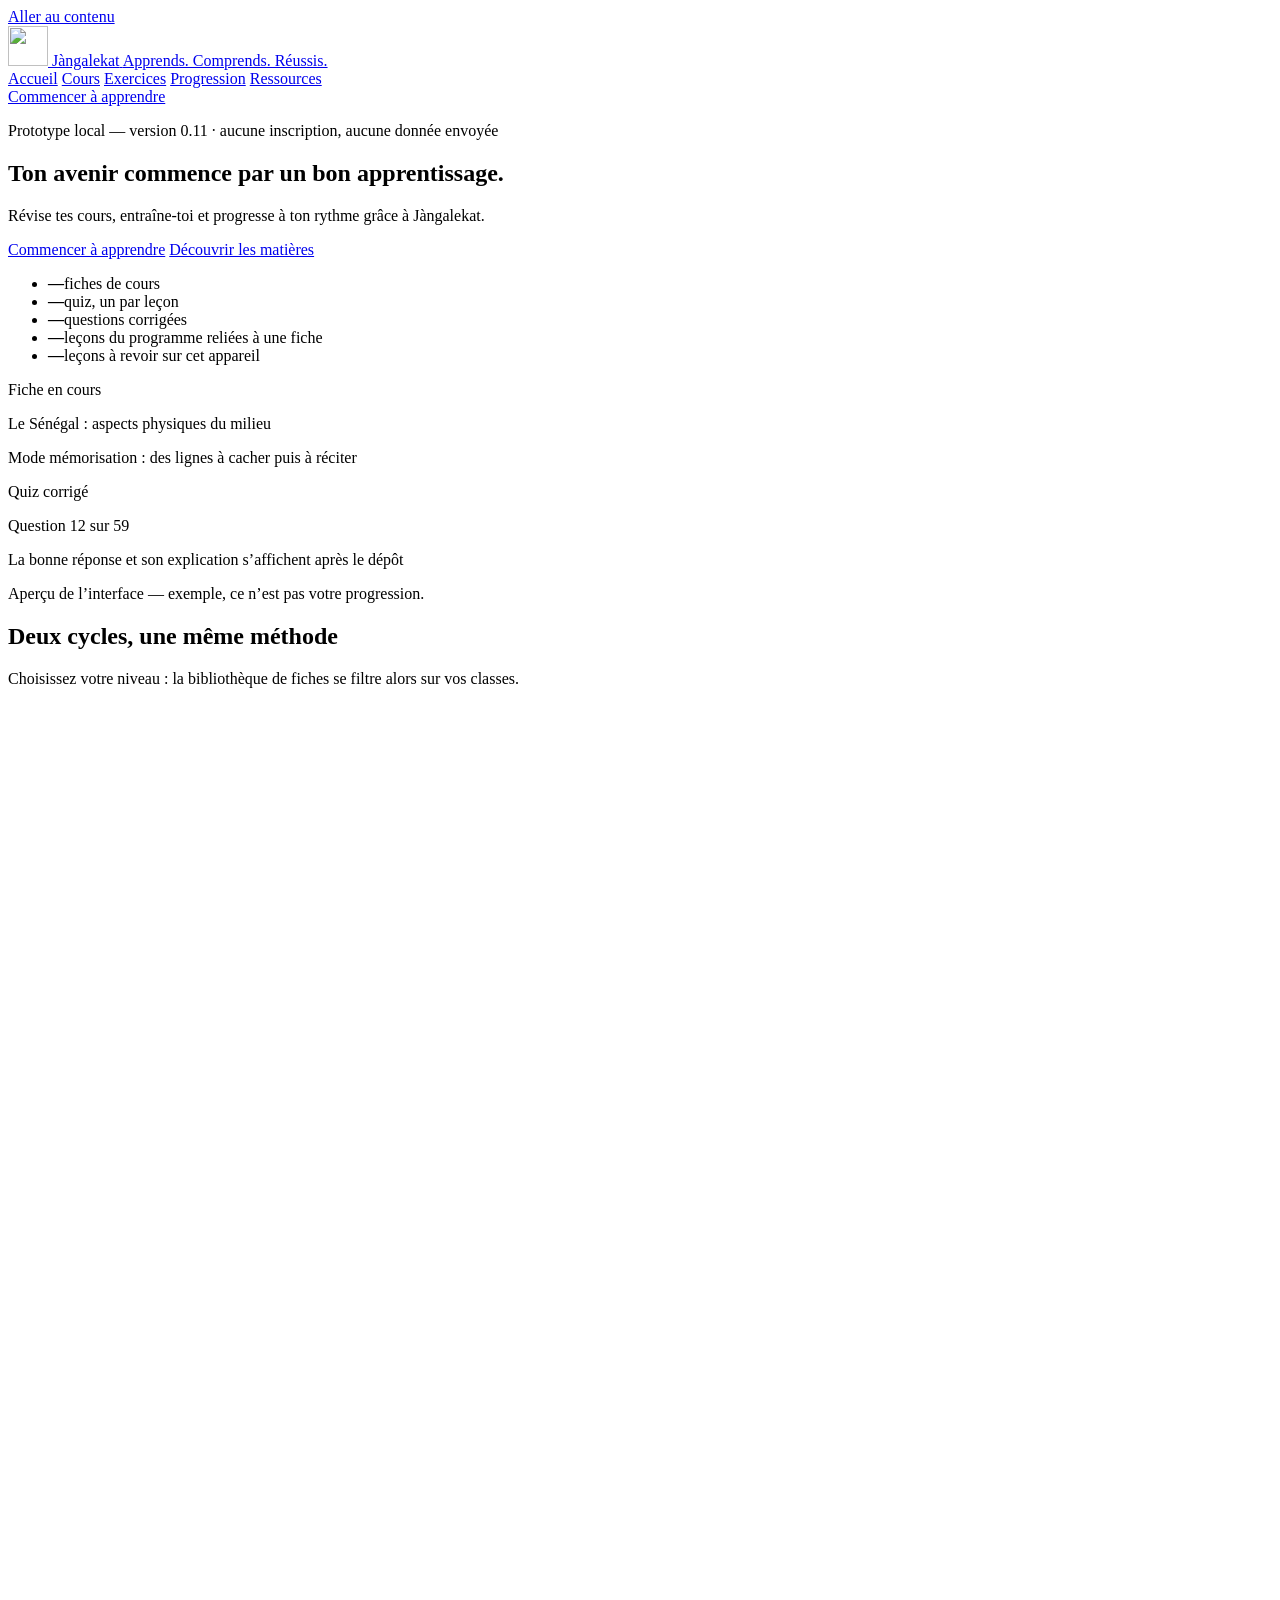
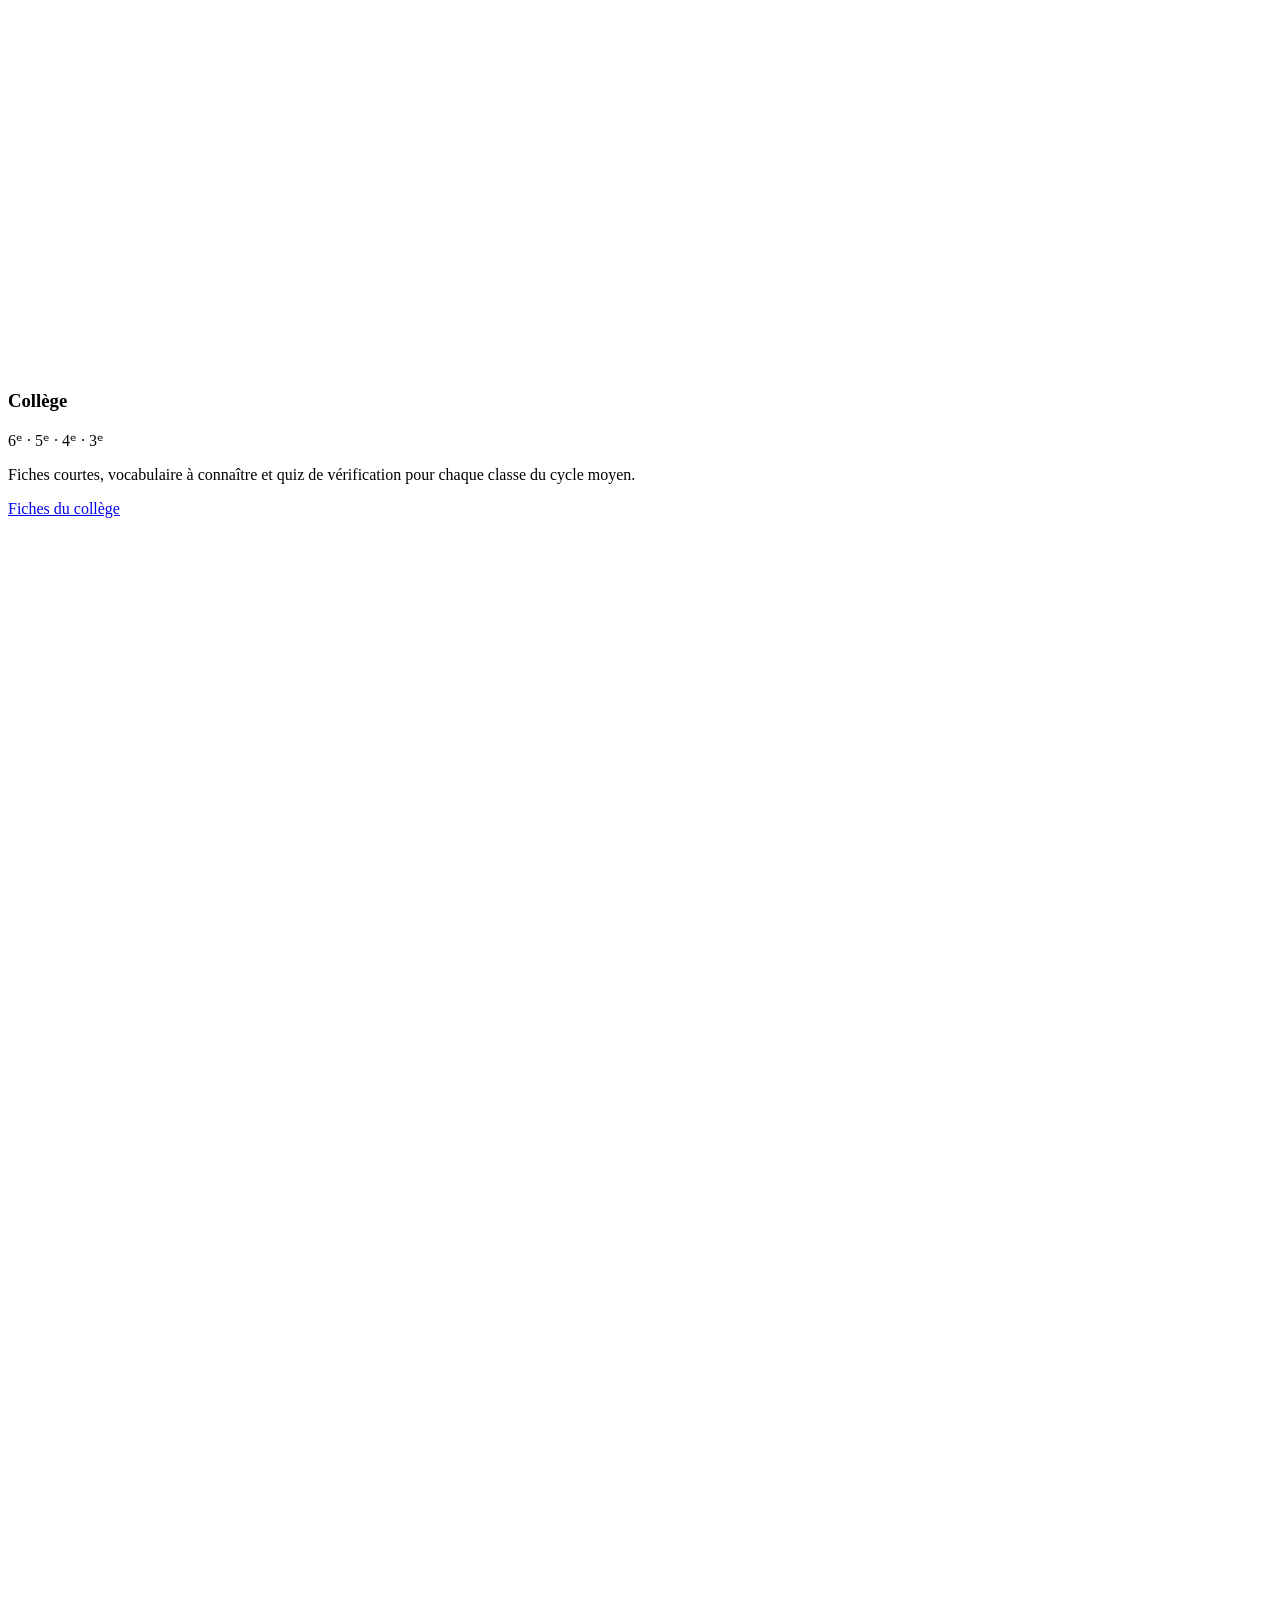
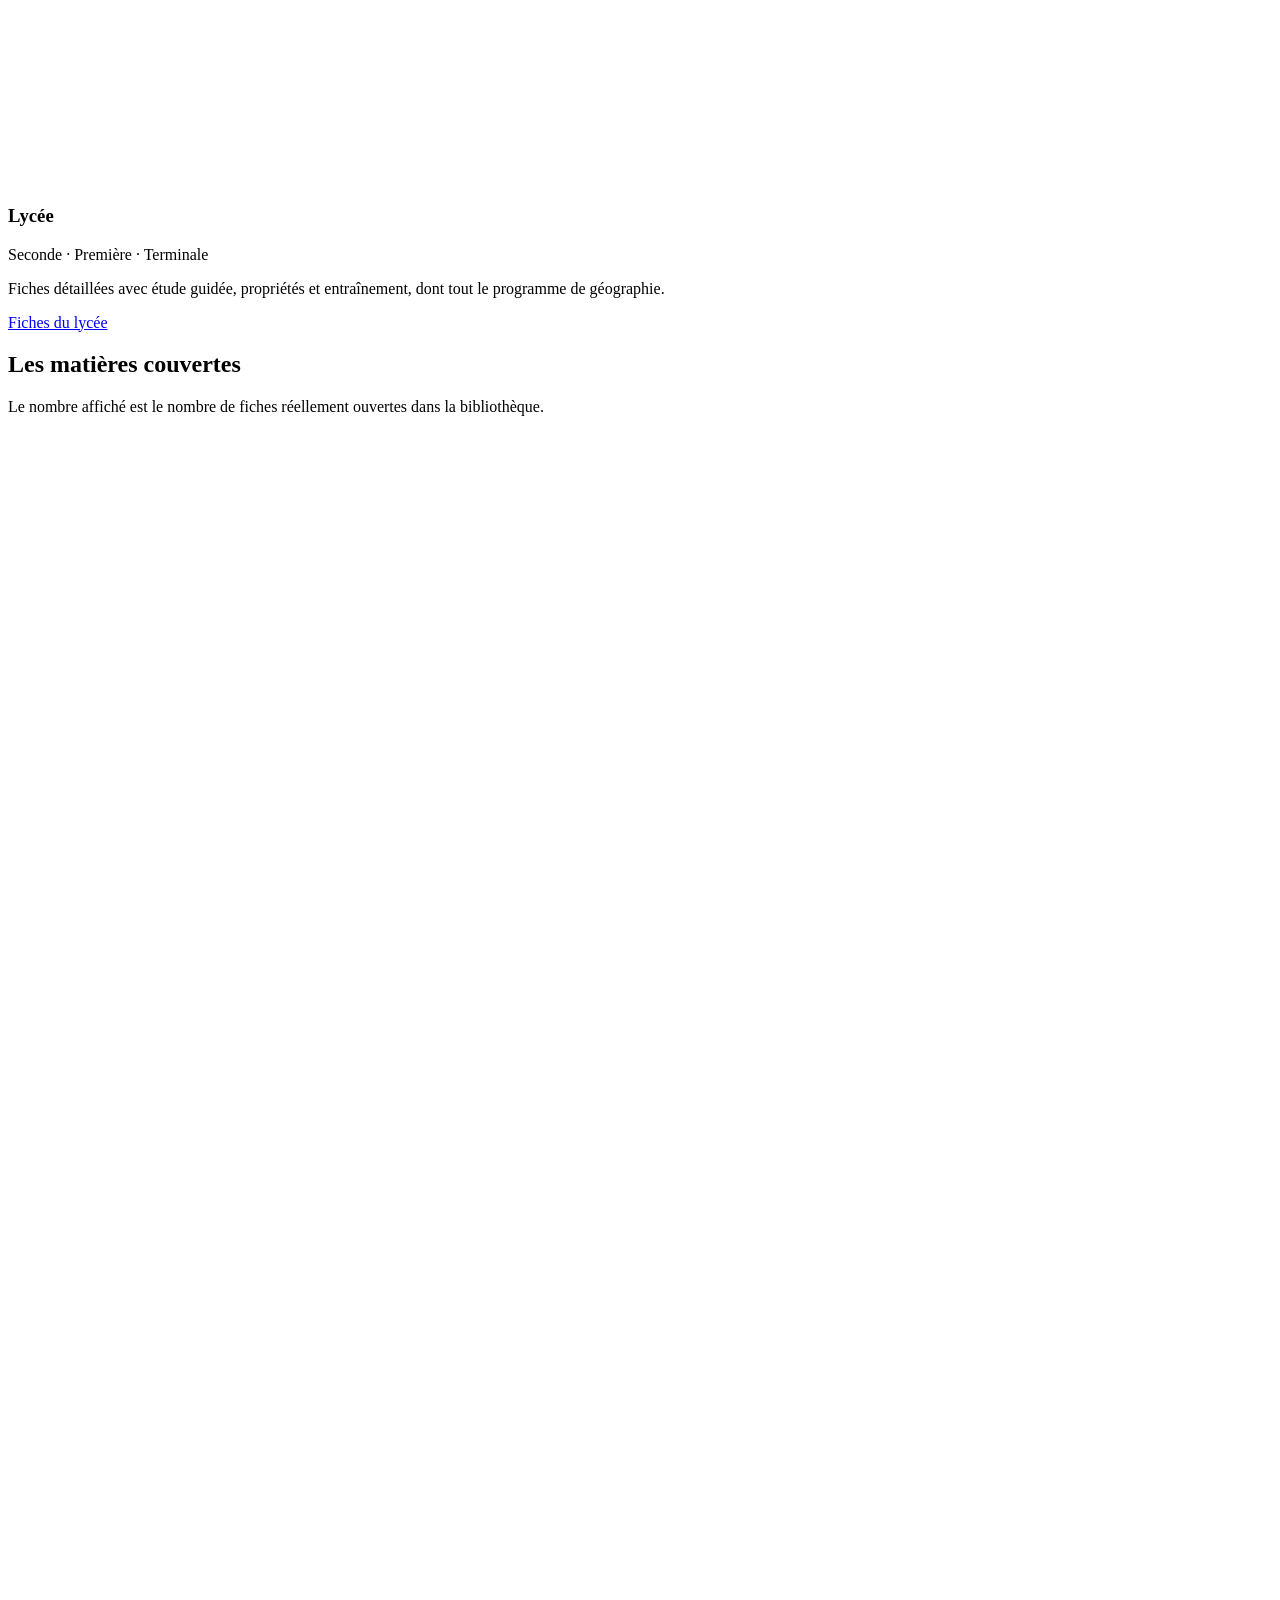
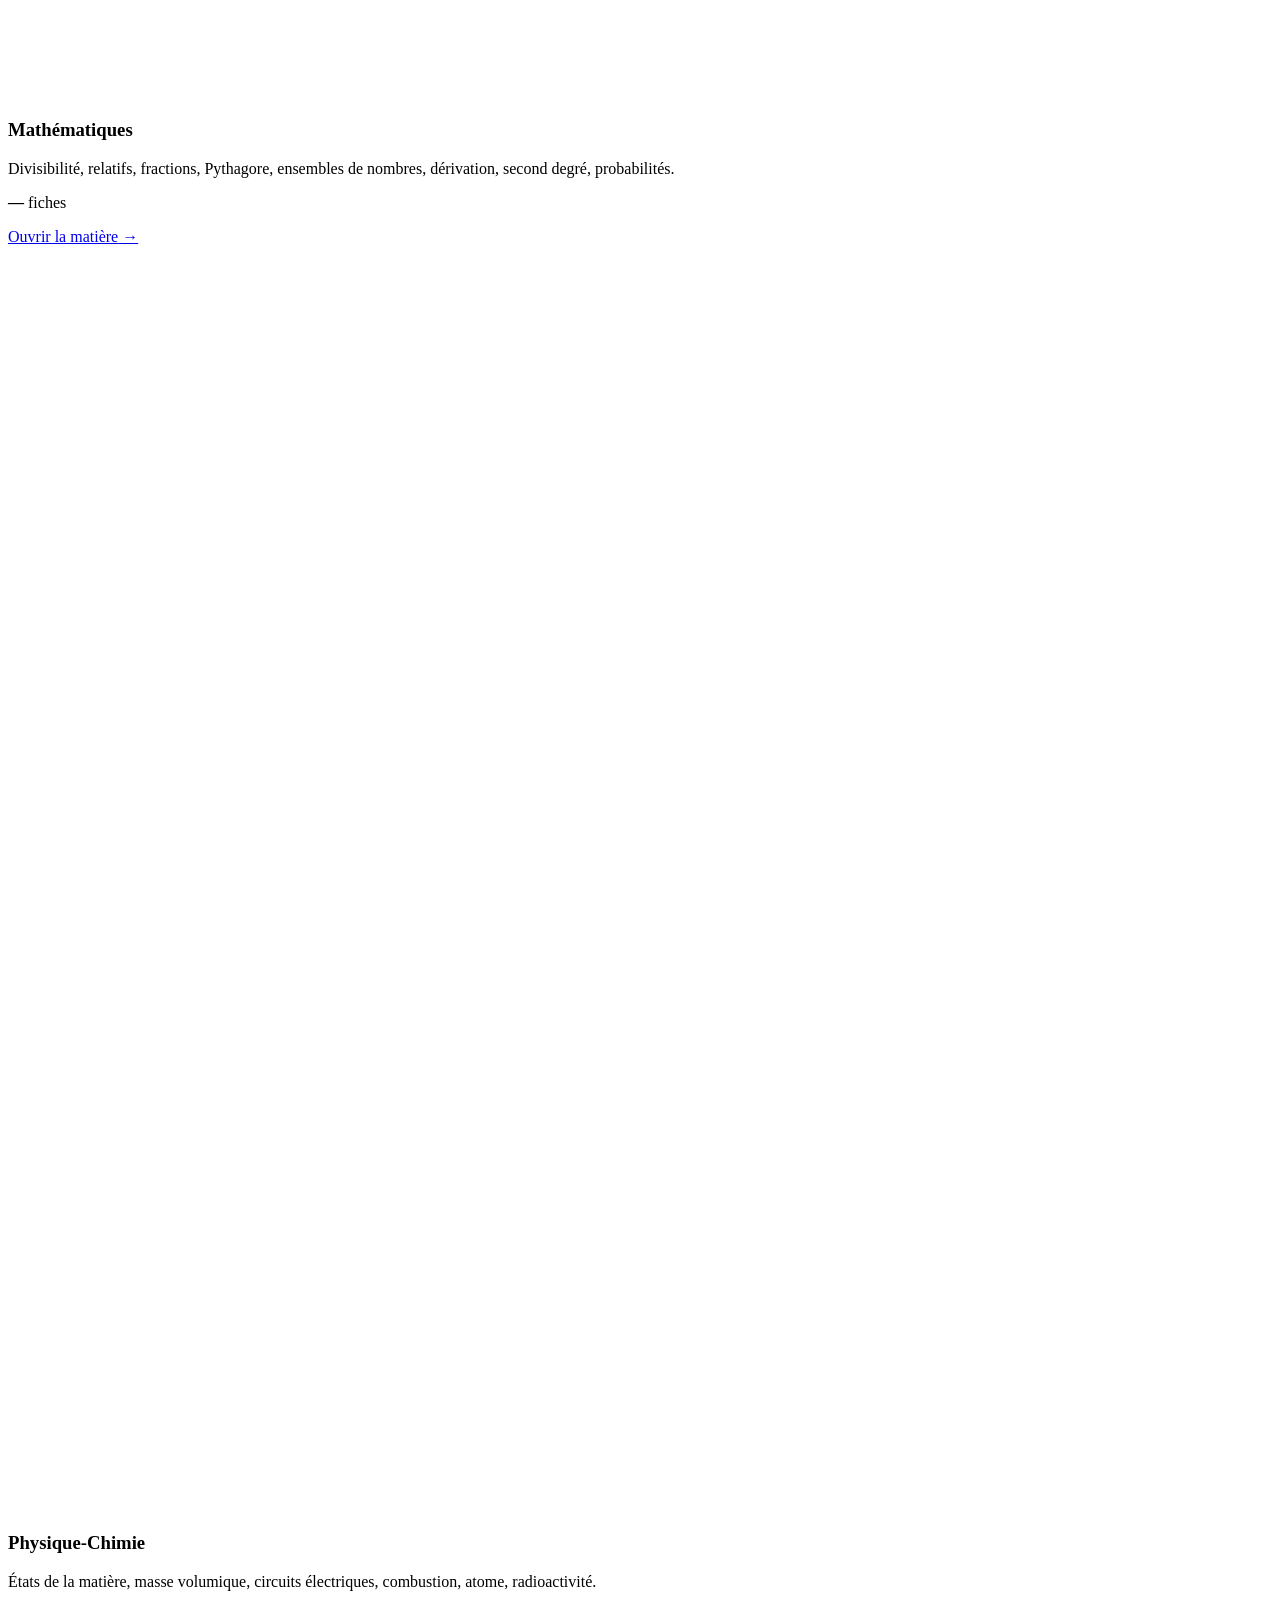
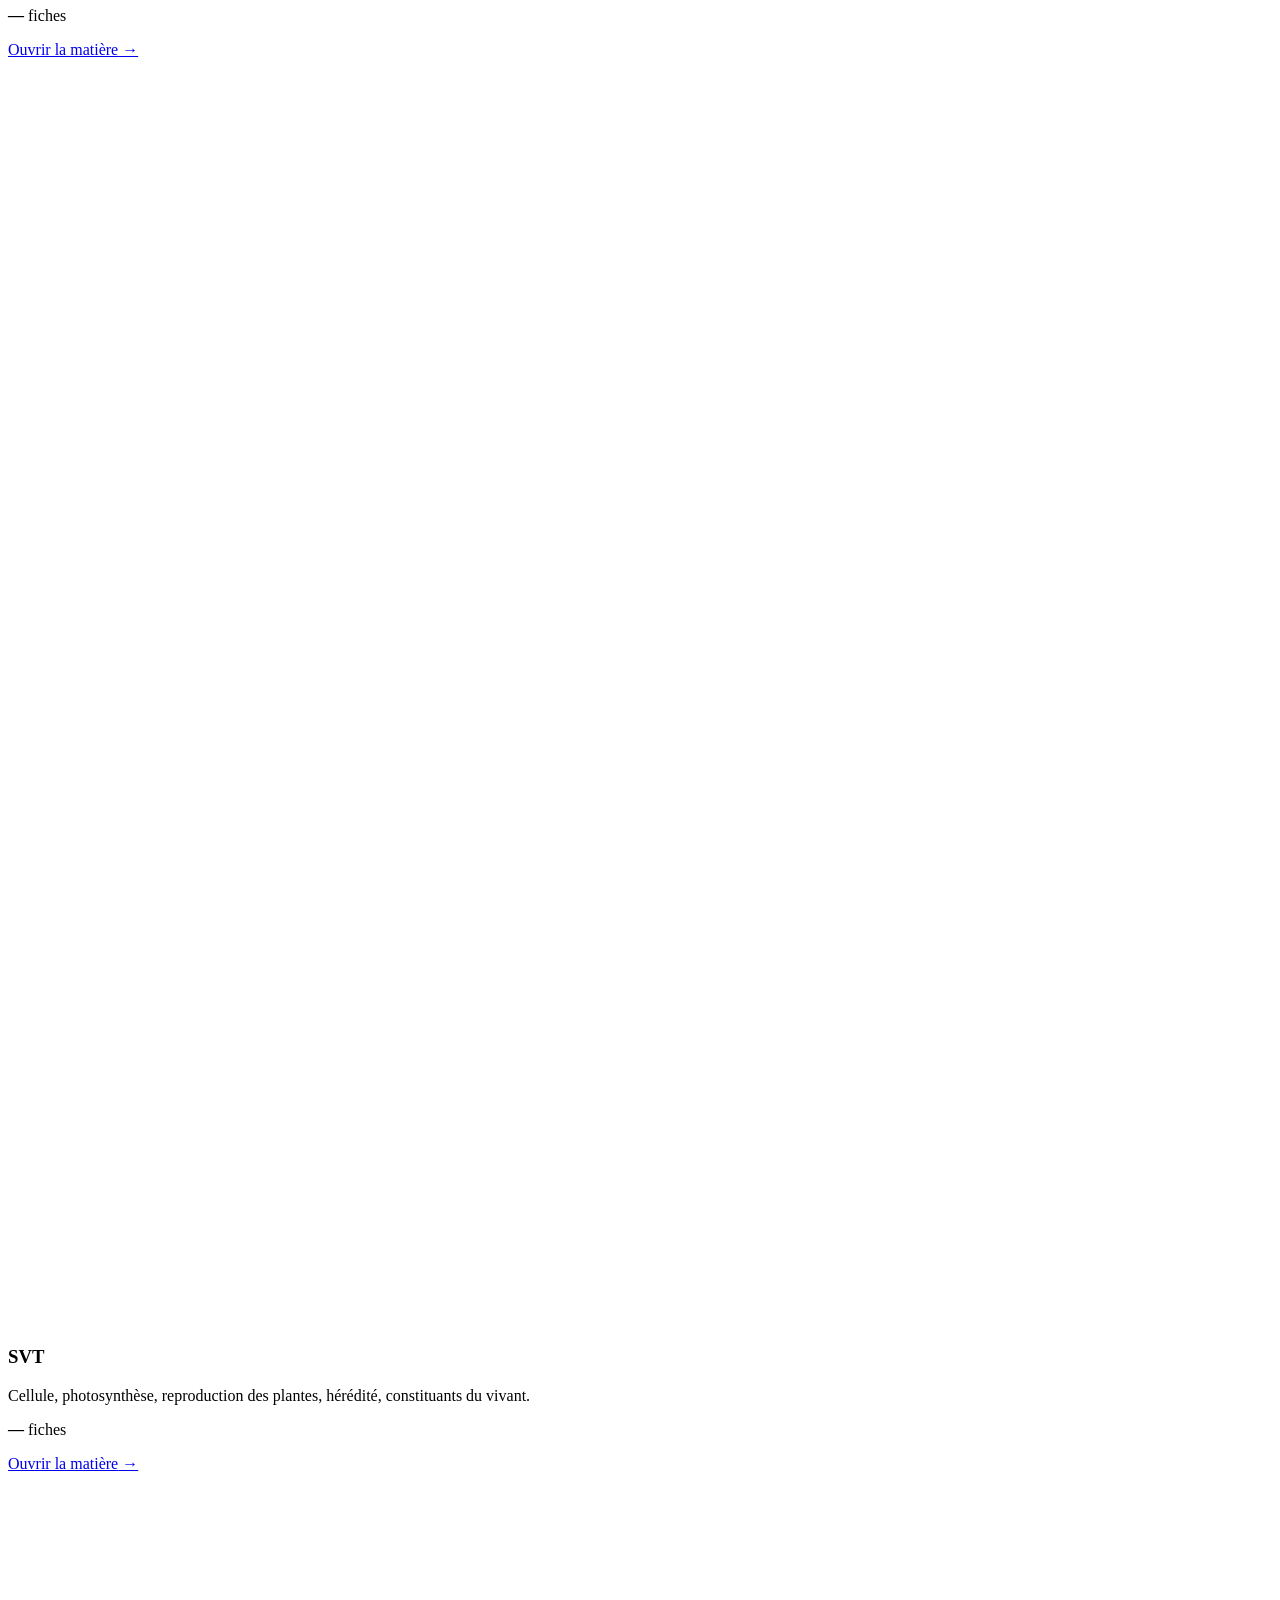
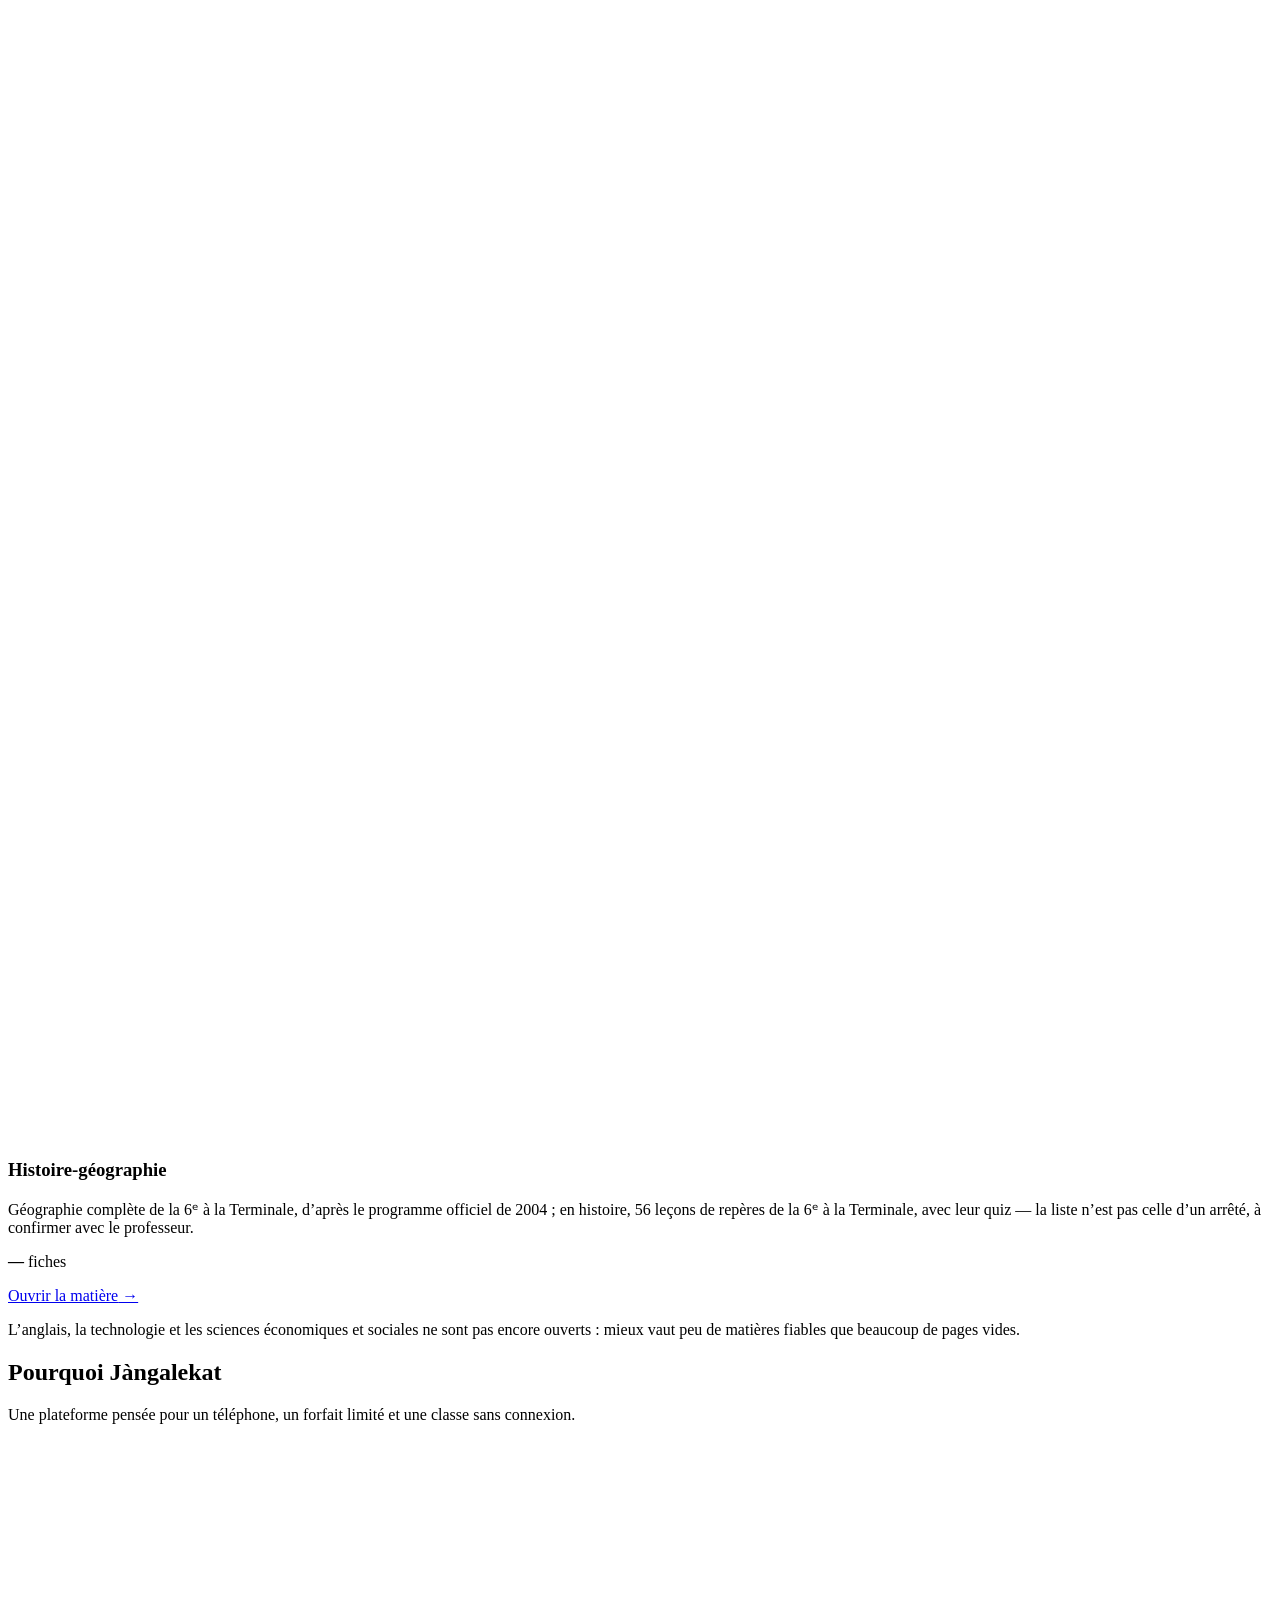
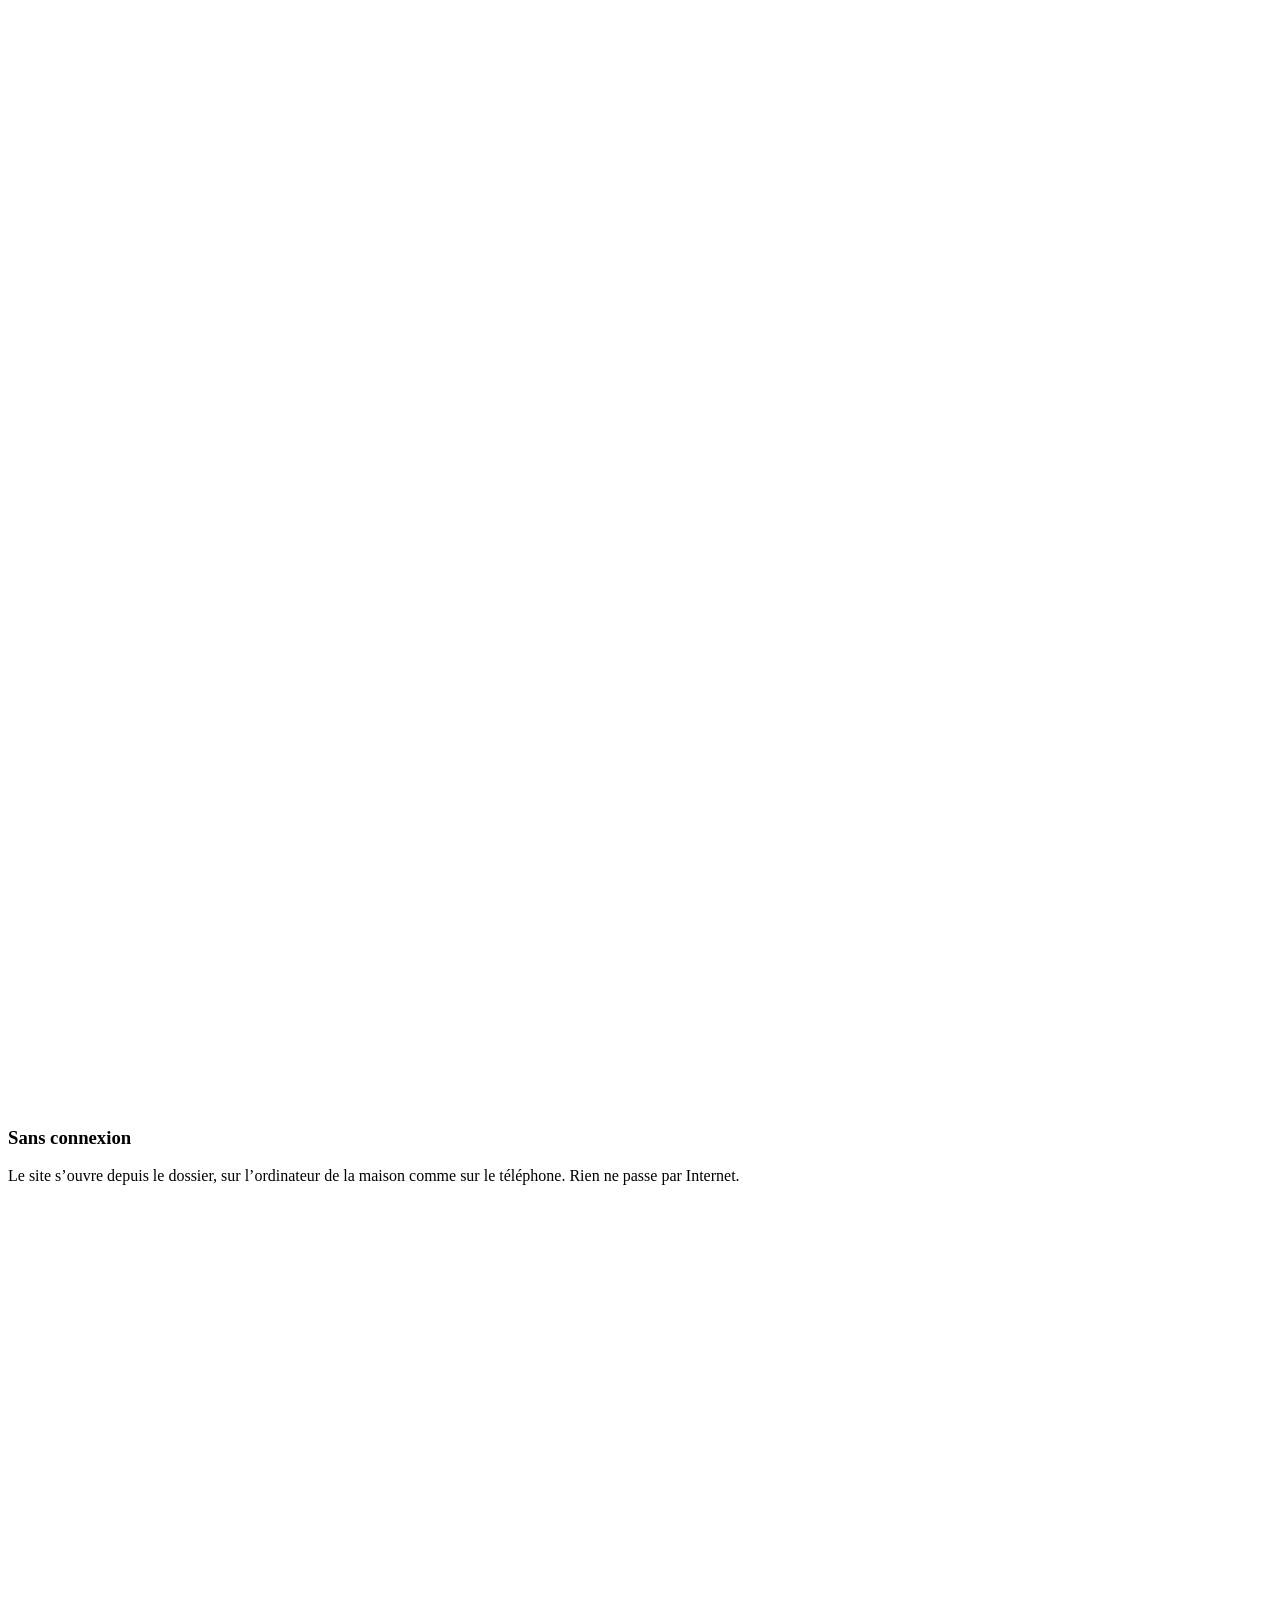
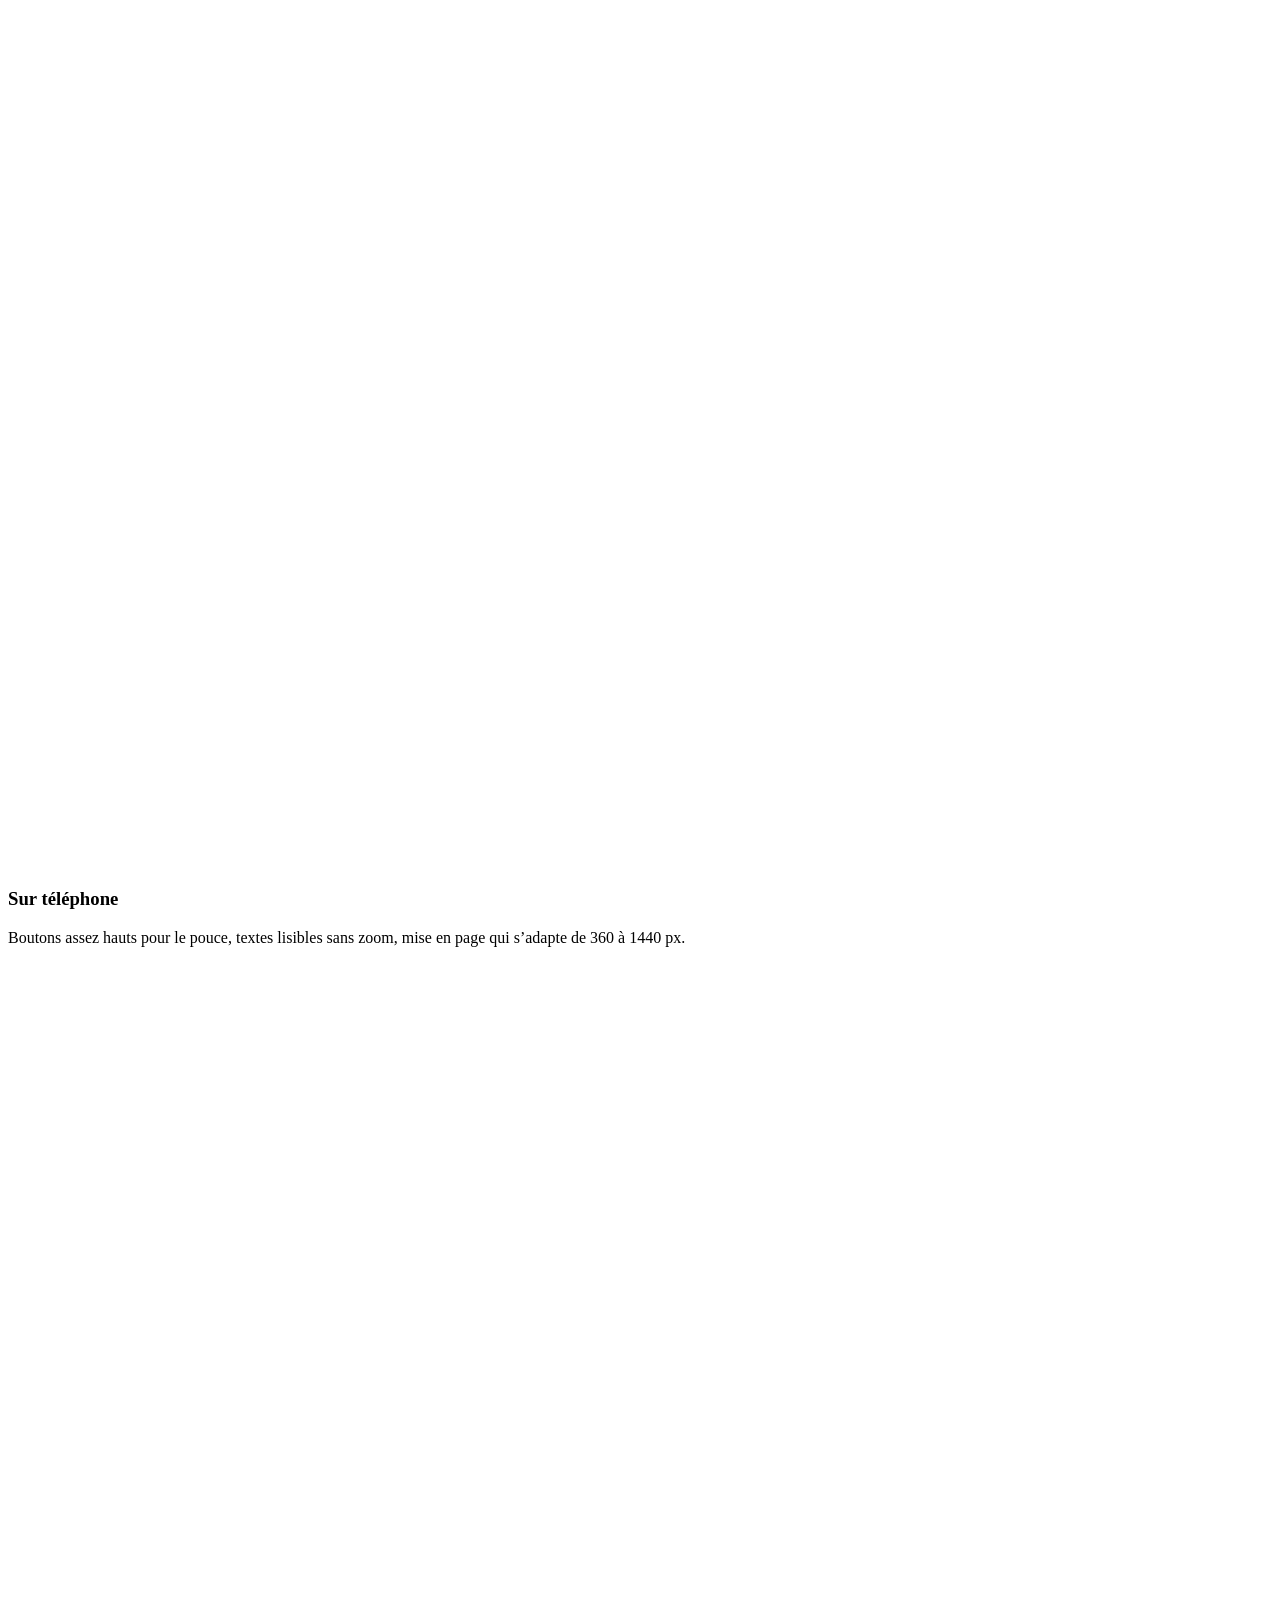
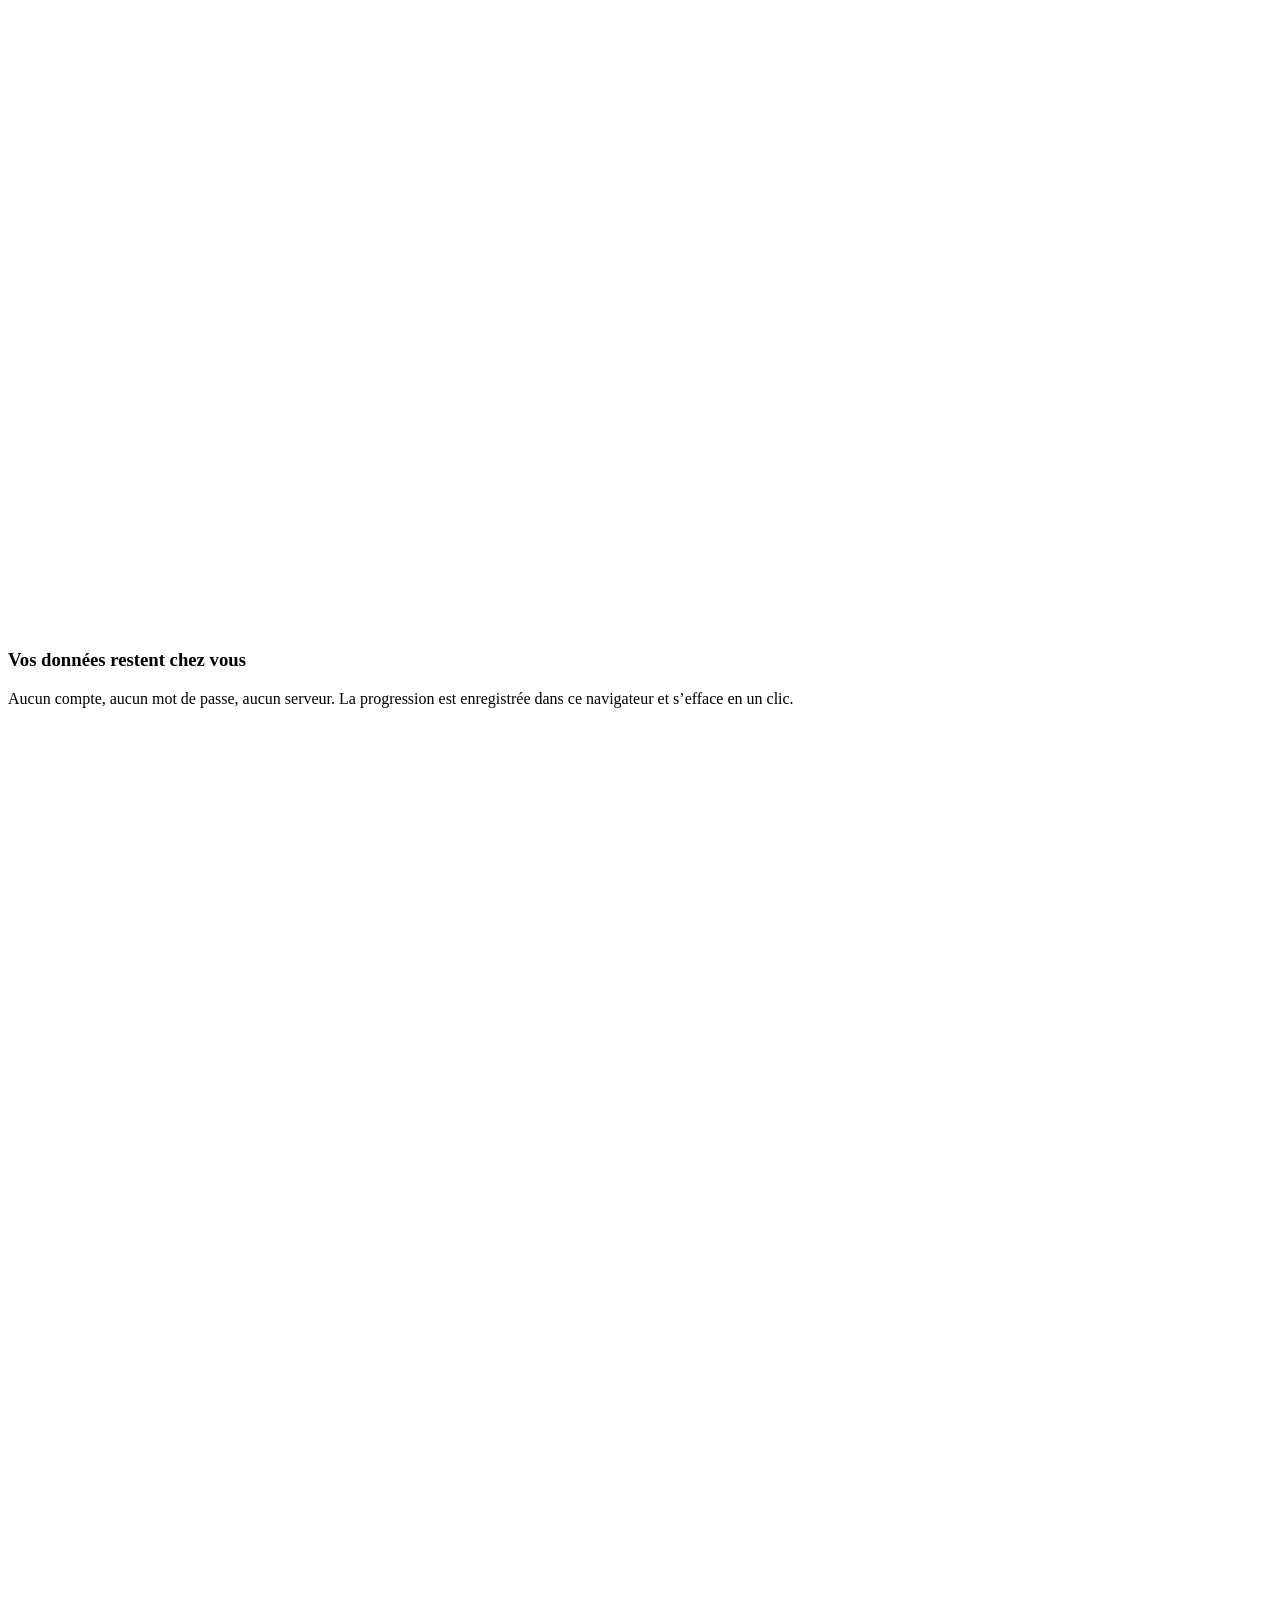
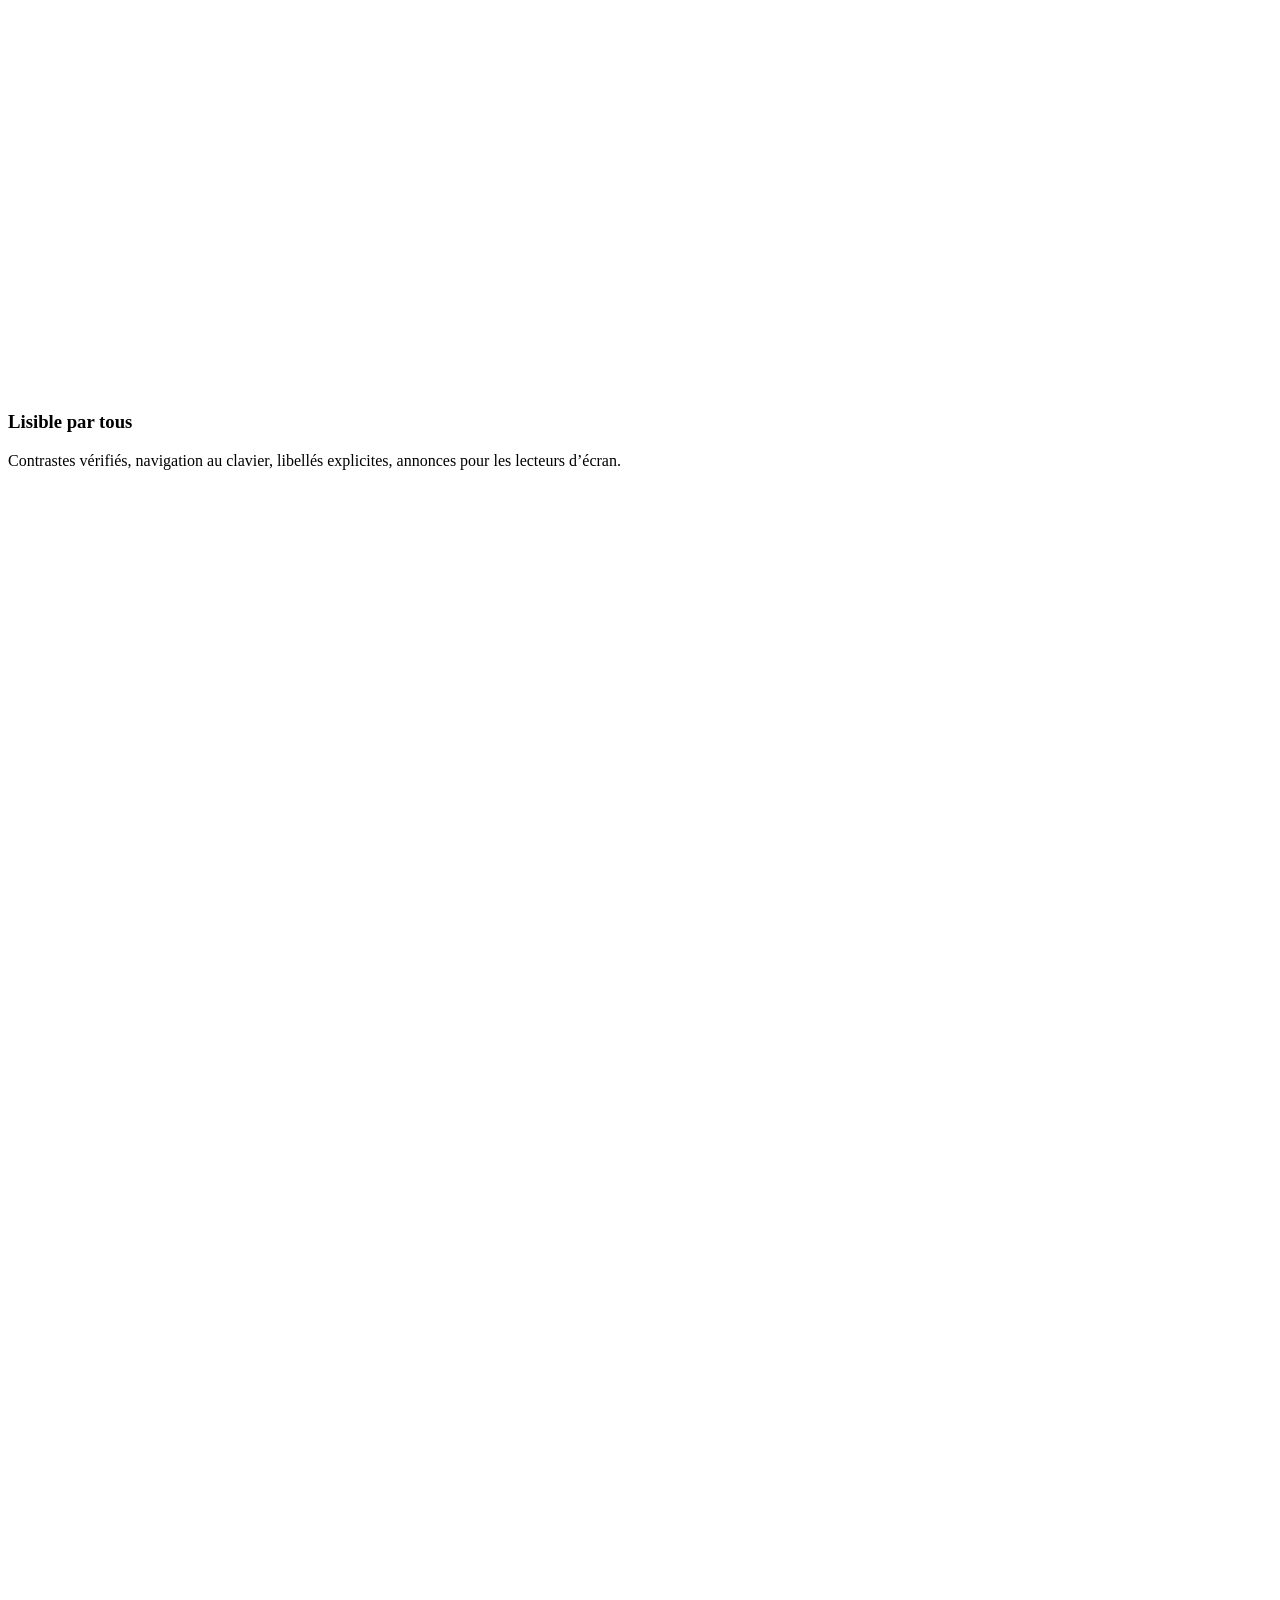
==== index.html @ ac34e8d4 "Add files via upload" ====
<!DOCTYPE html>
<html lang="fr">
<head>
<meta charset="utf-8">
<meta http-equiv="Content-Security-Policy" content="default-src 'self'; script-src 'self'; style-src 'self'; img-src 'self'; font-src 'self'; connect-src 'none'; object-src 'none'; base-uri 'none'; form-action 'none'">
<meta name="viewport" content="width=device-width, initial-scale=1">
<title>Jàngalekat — Apprends. Comprends. Réussis.</title>
<meta name="description" content="Jàngalekat : révise tes cours du collège et du lycée au Sénégal, entraîne-toi avec des quiz corrigés et suis ta progression. Prototype local, sans connexion Internet.">
<link rel="icon" href="assets/icons/logo.svg" type="image/svg+xml">
<link rel="stylesheet" href="css/style.css">
</head>
<body data-app="false">

<a class="skip-link" href="#contenu">Aller au contenu</a>

<!-- A. Barre de navigation --------------------------------------------- -->
<header class="barre">
  <div class="barre-interieur">
    <a class="marque" href="index.html">
      <img src="assets/icons/logo.svg" alt="" width="40" height="40">
      <span class="marque-nom">Jàngalekat</span>
      <span class="marque-slogan">Apprends. Comprends. Réussis.</span>
    </a>
    <nav class="menu" aria-label="Navigation principale">
      <a class="lien est-actif" href="index.html" aria-current="page">Accueil</a>
      <a class="lien" href="cours.html">Cours</a>
      <a class="lien" href="exercices.html">Exercices</a>
      <a class="lien" href="profil.html">Progression</a>
      <a class="lien" href="#ressources">Ressources</a>
    </nav>
    <a class="btn btn-cta barre-action" href="cours.html">Commencer à apprendre</a>
  </div>
</header>

<main id="contenu">

  <!-- B. Hero ----------------------------------------------------------- -->
  <section class="hero">
    <div class="hero-texte">
      <p class="hero-drapeau">Prototype local — version 0.11 · aucune inscription, aucune donnée envoyée</p>
      <h1>Ton avenir commence par un bon apprentissage.</h1>
      <p class="hero-description">Révise tes cours, entraîne-toi et progresse à ton rythme grâce à Jàngalekat.</p>
      <div class="hero-actions">
        <a class="btn btn-cta btn-lg" href="cours.html">Commencer à apprendre</a>
        <a class="btn btn-secondaire btn-lg" href="profil.html" id="reprendre" hidden>Reprendre</a>
        <a class="btn btn-secondaire btn-lg" href="#matieres">Découvrir les matières</a>
      </div>
      <ul class="hero-compteurs">
        <li><strong data-compteur="fiches">—</strong><span>fiches de cours</span></li>
        <li><strong data-compteur="quiz">—</strong><span>quiz, un par leçon</span></li>
        <li><strong data-compteur="questions">—</strong><span>questions corrigées</span></li>
        <li><strong data-compteur="lecons">—</strong><span>leçons du programme reliées à une fiche</span></li>
        <li><strong data-compteur="aRevoir">—</strong><span>leçons à revoir sur cet appareil</span></li>
      </ul>
    </div>

    <div class="hero-apercu">
      <div class="apercu-carte" aria-hidden="true">
        <p class="apercu-etiquette">Fiche en cours</p>
        <p class="apercu-titre">Le Sénégal : aspects physiques du milieu</p>
        <div class="progress progress-apercu"><span></span></div>
        <p class="apercu-note">Mode mémorisation : des lignes à cacher puis à réciter</p>
      </div>
      <div class="apercu-carte apercu-quiz" aria-hidden="true">
        <p class="apercu-etiquette">Quiz corrigé</p>
        <p class="apercu-valeur">Question<span> 12 sur 59</span></p>
        <p class="apercu-note">La bonne réponse et son explication s’affichent après le dépôt</p>
      </div>
      <p class="apercu-legende">Aperçu de l’interface — exemple, ce n’est pas votre progression.</p>
    </div>
  </section>

  <!-- C. Collège et Lycée ------------------------------------------------ -->
  <section class="section" id="cycles">
    <div class="section-tete">
      <h2>Deux cycles, une même méthode</h2>
      <p>Choisissez votre niveau : la bibliothèque de fiches se filtre alors sur vos classes.</p>
    </div>
    <div class="grille grille-2">
      <article class="carte carte-niveau">
        <span class="picto"><svg class="ico" viewBox="0 0 24 24"><use href="#i-livre"></use></svg></span>
        <h3>Collège</h3>
        <p class="carte-sous-titre">6ᵉ · 5ᵉ · 4ᵉ · 3ᵉ</p>
        <p>Fiches courtes, vocabulaire à connaître et quiz de vérification pour chaque classe du cycle moyen.</p>
        <a class="btn btn-secondaire" href="cours.html?cycle=Coll%C3%A8ge">Fiches du collège</a>
      </article>
      <article class="carte carte-niveau">
        <span class="picto"><svg class="ico" viewBox="0 0 24 24"><use href="#i-liste"></use></svg></span>
        <h3>Lycée</h3>
        <p class="carte-sous-titre">Seconde · Première · Terminale</p>
        <p>Fiches détaillées avec étude guidée, propriétés et entraînement, dont tout le programme de géographie.</p>
        <a class="btn btn-secondaire" href="cours.html?cycle=Lyc%C3%A9e">Fiches du lycée</a>
      </article>
    </div>
  </section>

  <!-- D. Les matières ---------------------------------------------------- -->
  <section class="section" id="matieres">
    <div class="section-tete">
      <h2>Les matières couvertes</h2>
      <p>Le nombre affiché est le nombre de fiches réellement ouvertes dans la bibliothèque.</p>
    </div>
    <div class="grille grille-4">
      <article class="carte carte-matiere" data-matiere="Mathématiques">
        <span class="picto"><svg class="ico" viewBox="0 0 24 24"><use href="#i-maths"></use></svg></span>
        <h3>Mathématiques</h3>
        <p>Divisibilité, relatifs, fractions, Pythagore, ensembles de nombres, dérivation, second degré, probabilités.</p>
        <p class="carte-chiffre"><strong data-compteur="mat-Mathématiques">—</strong> fiches</p>
        <a class="lien-fiche" href="cours.html?matiere=Math%C3%A9matiques">Ouvrir la matière<span aria-hidden="true"> →</span></a>
      </article>
      <article class="carte carte-matiere" data-matiere="Physique-Chimie">
        <span class="picto"><svg class="ico" viewBox="0 0 24 24"><use href="#i-atome"></use></svg></span>
        <h3>Physique-Chimie</h3>
        <p>États de la matière, masse volumique, circuits électriques, combustion, atome, radioactivité.</p>
        <p class="carte-chiffre"><strong data-compteur="mat-Physique-Chimie">—</strong> fiches</p>
        <a class="lien-fiche" href="cours.html?matiere=Physique-Chimie">Ouvrir la matière<span aria-hidden="true"> →</span></a>
      </article>
      <article class="carte carte-matiere" data-matiere="SVT">
        <span class="picto"><svg class="ico" viewBox="0 0 24 24"><use href="#i-feuille"></use></svg></span>
        <h3>SVT</h3>
        <p>Cellule, photosynthèse, reproduction des plantes, hérédité, constituants du vivant.</p>
        <p class="carte-chiffre"><strong data-compteur="mat-SVT">—</strong> fiches</p>
        <a class="lien-fiche" href="cours.html?matiere=SVT">Ouvrir la matière<span aria-hidden="true"> →</span></a>
      </article>
      <article class="carte carte-matiere" data-matiere="Histoire-Géo">
        <span class="picto"><svg class="ico" viewBox="0 0 24 24"><use href="#i-globe"></use></svg></span>
        <h3>Histoire-géographie</h3>
        <p>Géographie complète de la 6ᵉ à la Terminale, d’après le programme officiel de 2004 ; en histoire, 56 leçons de repères de la 6ᵉ à la Terminale, avec leur quiz — la liste n’est pas celle d’un arrêté, à confirmer avec le professeur.</p>
        <p class="carte-chiffre"><strong data-compteur="mat-Histoire-Géo">—</strong> fiches</p>
        <a class="lien-fiche" href="cours.html?matiere=Histoire-G%C3%A9o">Ouvrir la matière<span aria-hidden="true"> →</span></a>
      </article>
    </div>
    <p class="section-note">L’anglais, la technologie et les sciences économiques et sociales ne sont pas encore ouverts : mieux vaut peu de matières fiables que beaucoup de pages vides.</p>
  </section>

  <!-- E. Avantages ------------------------------------------------------- -->
  <section class="section section-claire" id="avantages">
    <div class="section-tete">
      <h2>Pourquoi Jàngalekat</h2>
      <p>Une plateforme pensée pour un téléphone, un forfait limité et une classe sans connexion.</p>
    </div>
    <div class="grille grille-avantages">
      <article class="carte avantage">
        <span class="picto"><svg class="ico" viewBox="0 0 24 24"><use href="#i-horsligne"></use></svg></span>
        <h3>Sans connexion</h3>
        <p>Le site s’ouvre depuis le dossier, sur l’ordinateur de la maison comme sur le téléphone. Rien ne passe par Internet.</p>
      </article>
      <article class="carte avantage">
        <span class="picto"><svg class="ico" viewBox="0 0 24 24"><use href="#i-telephone"></use></svg></span>
        <h3>Sur téléphone</h3>
        <p>Boutons assez hauts pour le pouce, textes lisibles sans zoom, mise en page qui s’adapte de 360 à 1440 px.</p>
      </article>
      <article class="carte avantage">
        <span class="picto"><svg class="ico" viewBox="0 0 24 24"><use href="#i-cadenas"></use></svg></span>
        <h3>Vos données restent chez vous</h3>
        <p>Aucun compte, aucun mot de passe, aucun serveur. La progression est enregistrée dans ce navigateur et s’efface en un clic.</p>
      </article>
      <article class="carte avantage">
        <span class="picto"><svg class="ico" viewBox="0 0 24 24"><use href="#i-accessible"></use></svg></span>
        <h3>Lisible par tous</h3>
        <p>Contrastes vérifiés, navigation au clavier, libellés explicites, annonces pour les lecteurs d’écran.</p>
      </article>
      <article class="carte avantage">
        <span class="picto"><svg class="ico" viewBox="0 0 24 24"><use href="#i-cible"></use></svg></span>
        <h3>Apprendre vraiment</h3>
        <p>Chaque fiche se termine par des questions corrigées et propose un mode mémorisation où vous vous évaluez vous-même.</p>
      </article>
    </div>
  </section>

  <!-- Ressources et provenance ------------------------------------------ -->
  <section class="section" id="ressources">
    <div class="section-tete">
      <h2>Ressources et sources</h2>
      <p>Où regarder avant de faire confiance à une fiche.</p>
    </div>
    <div class="grille grille-2">
      <article class="carte ressource">
        <h3><svg class="ico" viewBox="0 0 24 24" aria-hidden="true"><use href="#i-liste"></use></svg>Listes de leçons</h3>
        <p>Cinq matières sont listées dans la section Programmes, chacune avec le statut affiché sous sa liste : géographie
        (programme officiel du ministère de l’Éducation nationale, édition 2004, reproduit dans le rapport de recherche
        PURGES / AUF de 2020), SVT (programmes officiels de 2008 et 2015), mathématiques (programmes APAMS de 2006 et
        guide d’usage DEMSG de 2012), physique-chimie (fascicules ADEM, de la 4ᵉ à la Terminale), histoire (56 repères sans source officielle
        jointe). Les questions de quiz, elles, sont auto-rédigées d’après ces listes et les fiches.</p>
        <a class="btn btn-secondaire" href="cours.html#programmes">Voir les programmes</a>
      </article>
      <article class="carte ressource">
        <h3><svg class="ico" viewBox="0 0 24 24" aria-hidden="true"><use href="#i-info"></use></svg>Ce qui reste à faire</h3>
        <ul>
          <li>Les rédactions de fiches et les questions de quiz sont <strong>à vérifier par un enseignant</strong> : elles ne
          remplacent pas un cours officiel.</li>
          <li>Aucun arrêté publié que nous ayons pu ouvrir ne liste les leçons d’histoire : les 56 repères affichés sont une
          progression interne, à confirmer avec le professeur.</li>
          <li>La physique-chimie n’est pas déclarée en 6ᵉ et en 5ᵉ : les documents institutionnels consultés ne sommaient que
          la 4ᵉ et la 3ᵉ, et nous préférons une matière incomplète à une liste inventée.</li>
          <li>La réforme PARC est en cours : un libellé de 2004 peut ne plus être celui du manuel utilisé cette année.</li>
        </ul>
      </article>
    </div>
    <p class="section-note">Pas encore disponible dans ce prototype : comptes élèves ou enseignants, synchronisation entre
    appareils, application installable hors connexion et publication en ligne. Ces fonctions sont prévues plus tard, après les
    tests avec des élèves, et ne sont pas présentées comme acquises.</p>
  </section>

</main>

<!-- F. Pied de page ------------------------------------------------------ -->
<footer class="pied">
  <div class="pied-interieur">
    <div class="pied-marque">
      <img src="assets/icons/logo.svg" alt="" width="36" height="36">
      <div>
        <p class="marque-nom">Jàngalekat</p>
        <p class="marque-slogan">Apprends. Comprends. Réussis.</p>
      </div>
    </div>
    <nav class="pied-liens" aria-label="Navigation de pied de page">
      <a href="cours.html">Cours</a>
      <a href="exercices.html">Exercices</a>
      <a href="profil.html">Progression</a>
      <a href="#ressources">Ressources</a>
    </nav>
    <p class="pied-mention">Prototype local de la phase 1 — cahier des charges v1.0. Fonctionne sans serveur, sans
    bibliothèque externe et sans connexion. Contenu non relu par un enseignant.</p>
  </div>
</footer>

<script src="js/app.js"></script>
<script src="js/progression.js"></script>
<script src="js/icons.js"></script>
<script src="js/quiz-lecons.js"></script>
<script src="js/fiches.js"></script>

<script src="js/programmes/geo.js"></script>
<script src="js/programmes/histoire.js"></script>
<script src="js/programmes/maths.js"></script>
<script src="js/programmes/pc.js"></script>
<script src="js/programmes/svt.js"></script>
<script src="js/programmes.js"></script>
<script src="js/quiz/geo-3e.js"></script>
<script src="js/quiz/geo-4e-1.js"></script>
<script src="js/quiz/geo-4e-2.js"></script>
<script src="js/quiz/geo-5e-1.js"></script>
<script src="js/quiz/geo-5e-2.js"></script>
<script src="js/quiz/geo-5e-3.js"></script>
<script src="js/quiz/geo-5e-4.js"></script>
<script src="js/quiz/geo-6e.js"></script>
<script src="js/quiz/geo-premiere-1.js"></script>
<script src="js/quiz/geo-premiere-2.js"></script>
<script src="js/quiz/geo-seconde-1.js"></script>
<script src="js/quiz/geo-seconde-2.js"></script>
<script src="js/quiz/geo-terminale-1.js"></script>
<script src="js/quiz/geo-terminale-2.js"></script>
<script src="js/quiz/herites.js"></script>
<script src="js/quiz/histoire-3e.js"></script>
<script src="js/quiz/histoire-4e.js"></script>
<script src="js/quiz/histoire-5e.js"></script>
<script src="js/quiz/histoire-6e.js"></script>
<script src="js/quiz/histoire-premiere.js"></script>
<script src="js/quiz/histoire-seconde.js"></script>
<script src="js/quiz/histoire-terminale.js"></script>
<script src="js/quiz/maths-3e.js"></script>
<script src="js/quiz/maths-4e.js"></script>
<script src="js/quiz/maths-5e.js"></script>
<script src="js/quiz/maths-6e-1.js"></script>
<script src="js/quiz/maths-6e-2.js"></script>
<script src="js/quiz/maths-premiere-1.js"></script>
<script src="js/quiz/maths-premiere-2.js"></script>
<script src="js/quiz/maths-premiere-3.js"></script>
<script src="js/quiz/maths-seconde-1.js"></script>
<script src="js/quiz/maths-seconde-2.js"></script>
<script src="js/quiz/maths-terminale.js"></script>
<script src="js/quiz/pc-3e.js"></script>
<script src="js/quiz/pc-4e.js"></script>
<script src="js/quiz/pc-premiere-1.js"></script>
<script src="js/quiz/pc-premiere-2.js"></script>
<script src="js/quiz/pc-seconde-1.js"></script>
<script src="js/quiz/pc-seconde-2.js"></script>
<script src="js/quiz/pc-terminale-1.js"></script>
<script src="js/quiz/pc-terminale-2.js"></script>
<script src="js/quiz/pc-terminale-3.js"></script>
<script src="js/quiz/sciences-maths-pc.js"></script>
<script src="js/quiz/sciences-svt-histoire.js"></script>
<script src="js/quiz/svt-3e.js"></script>
<script src="js/quiz/svt-4e.js"></script>
<script src="js/quiz/svt-5e.js"></script>
<script src="js/quiz/svt-6e.js"></script>
<script src="js/quiz/svt-premiere-1.js"></script>
<script src="js/quiz/svt-premiere-2.js"></script>
<script src="js/quiz/svt-seconde.js"></script>
<script src="js/quiz/svt-terminale-1.js"></script>
<script src="js/quiz/svt-terminale-2.js"></script>
<script src="js/landing.js"></script>
</body>
</html>
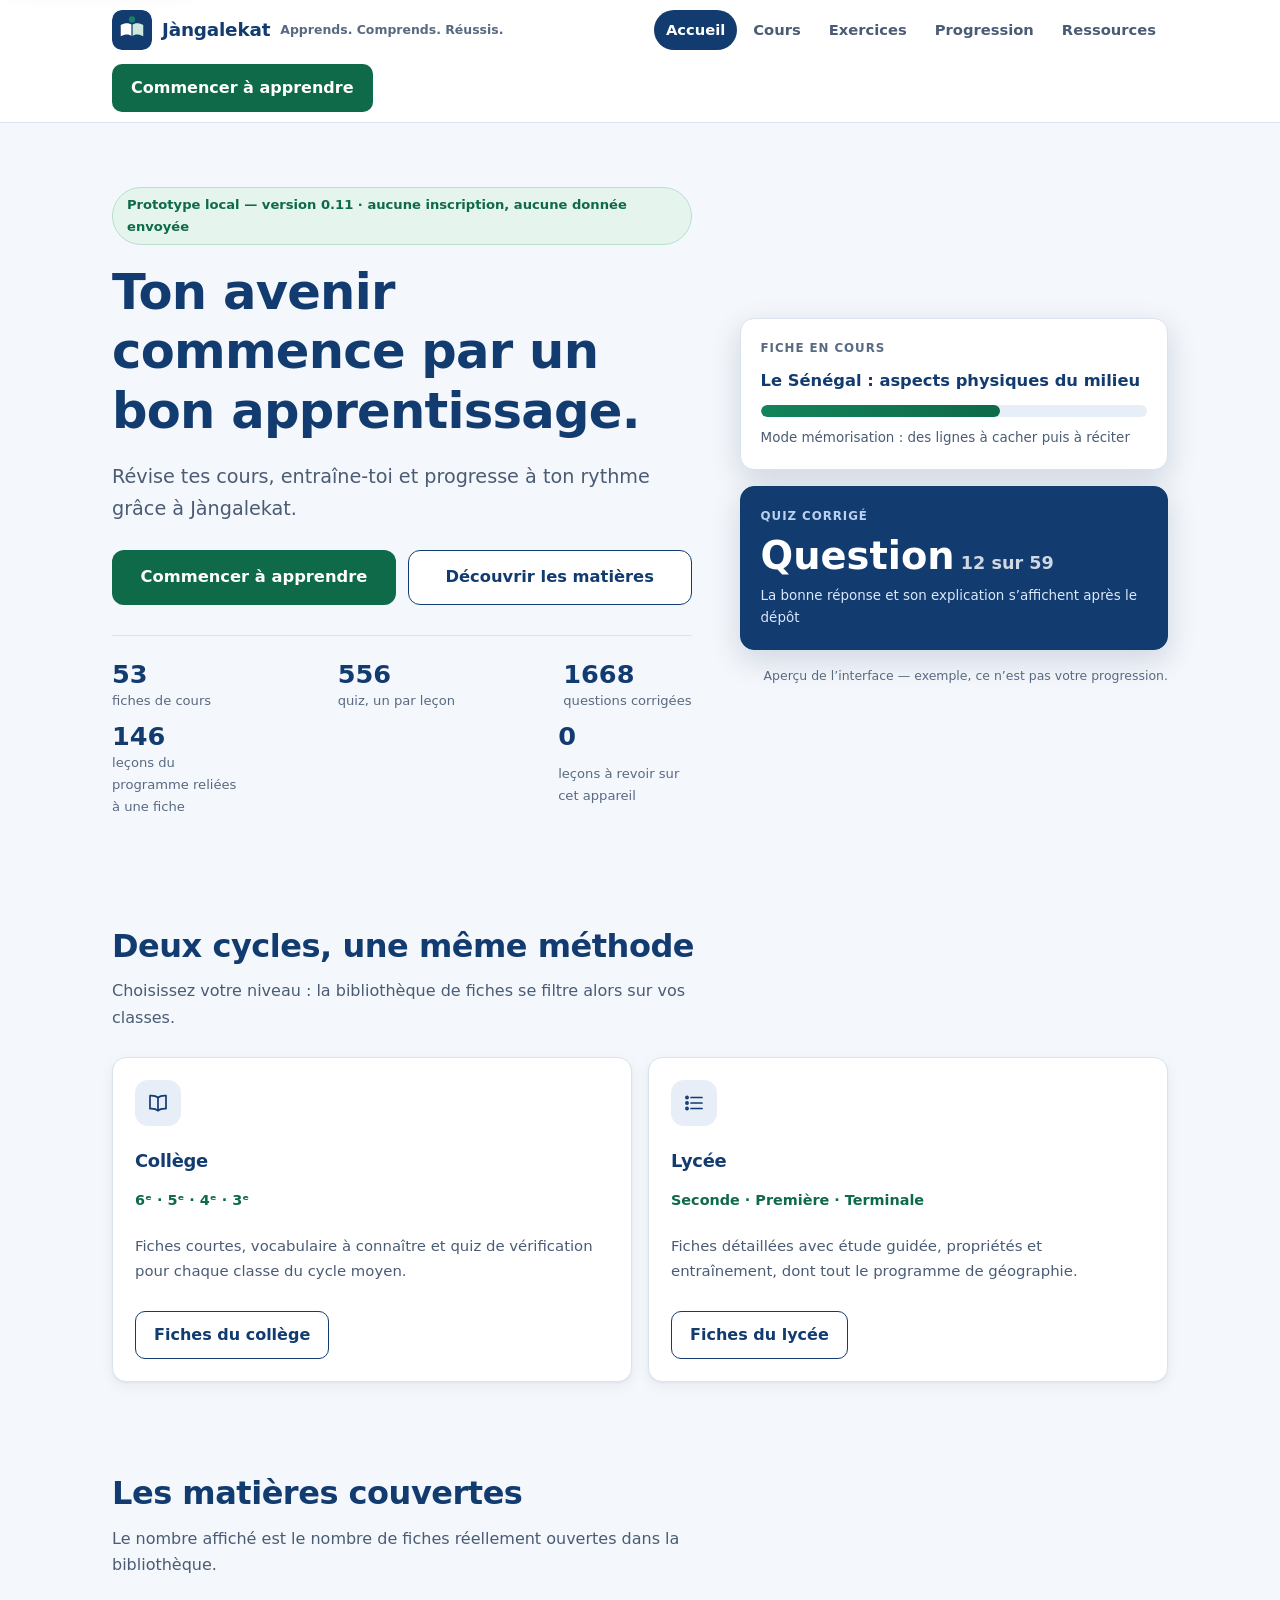
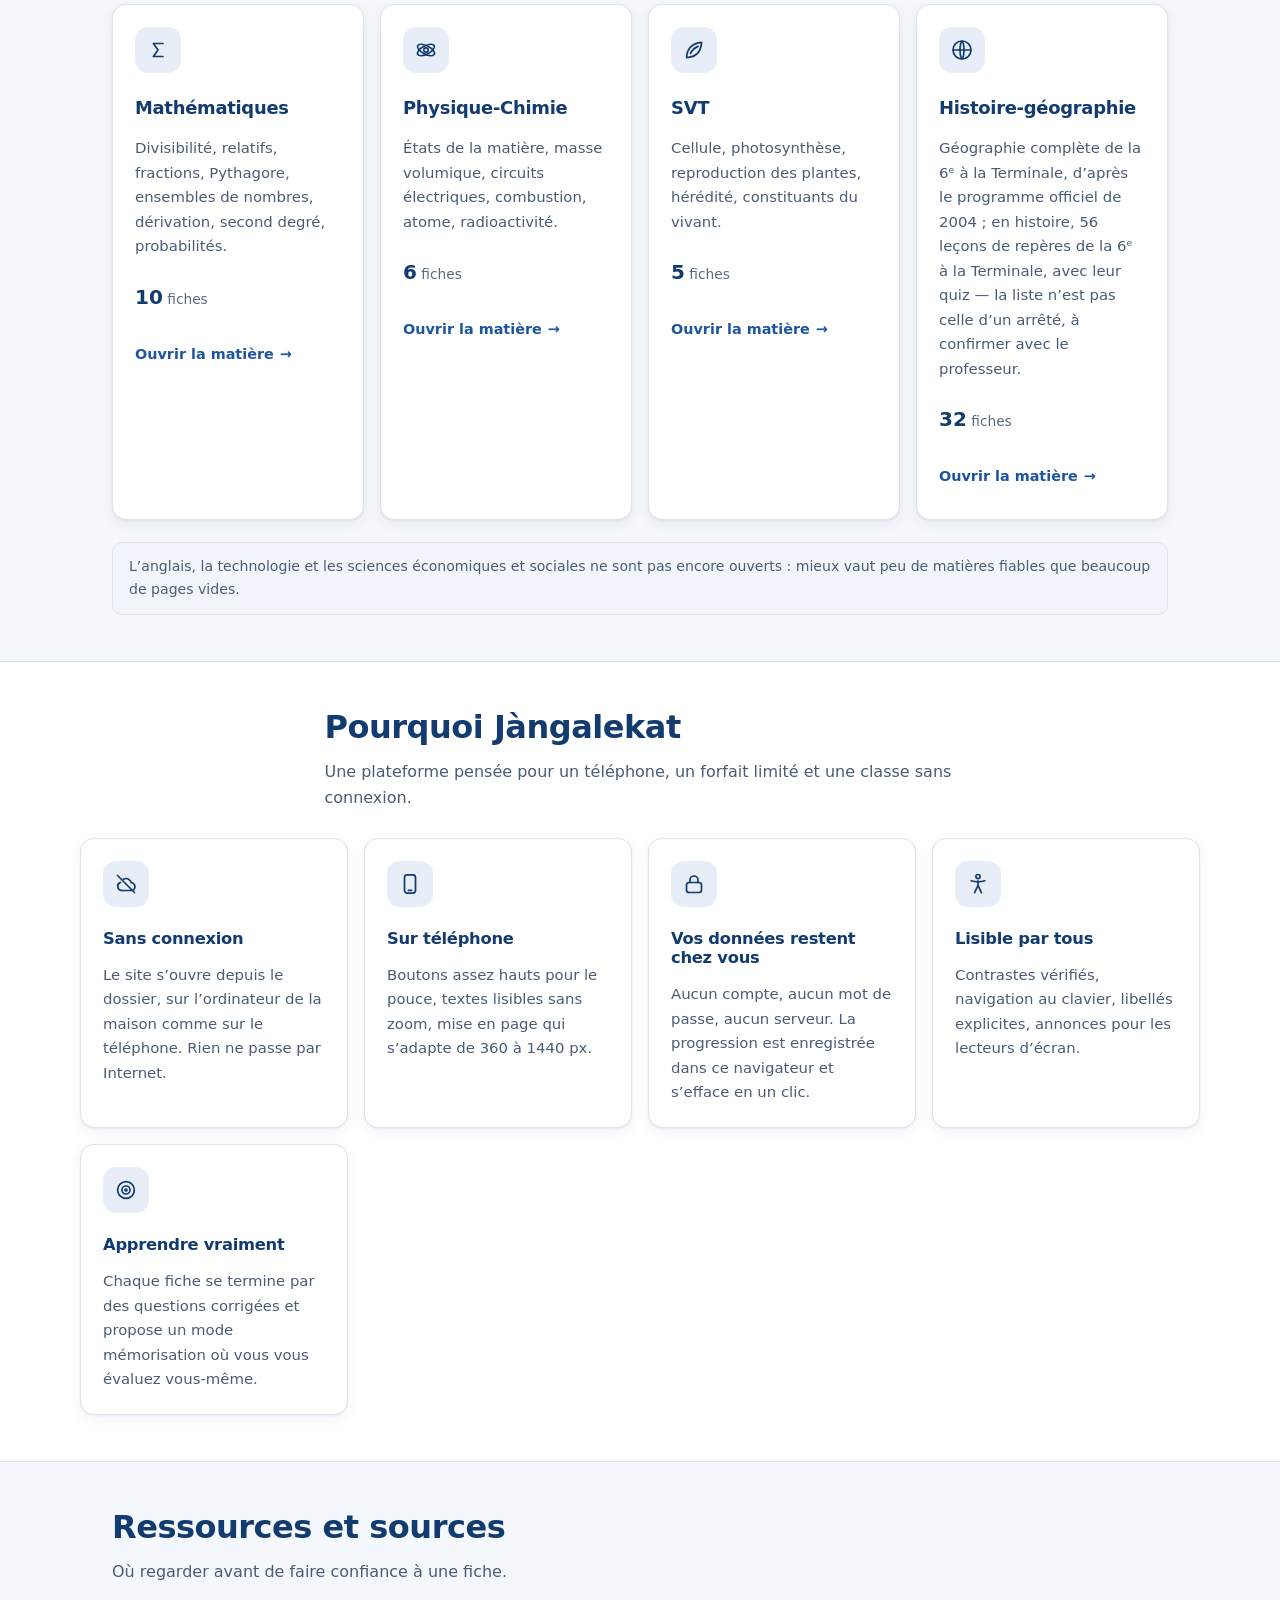
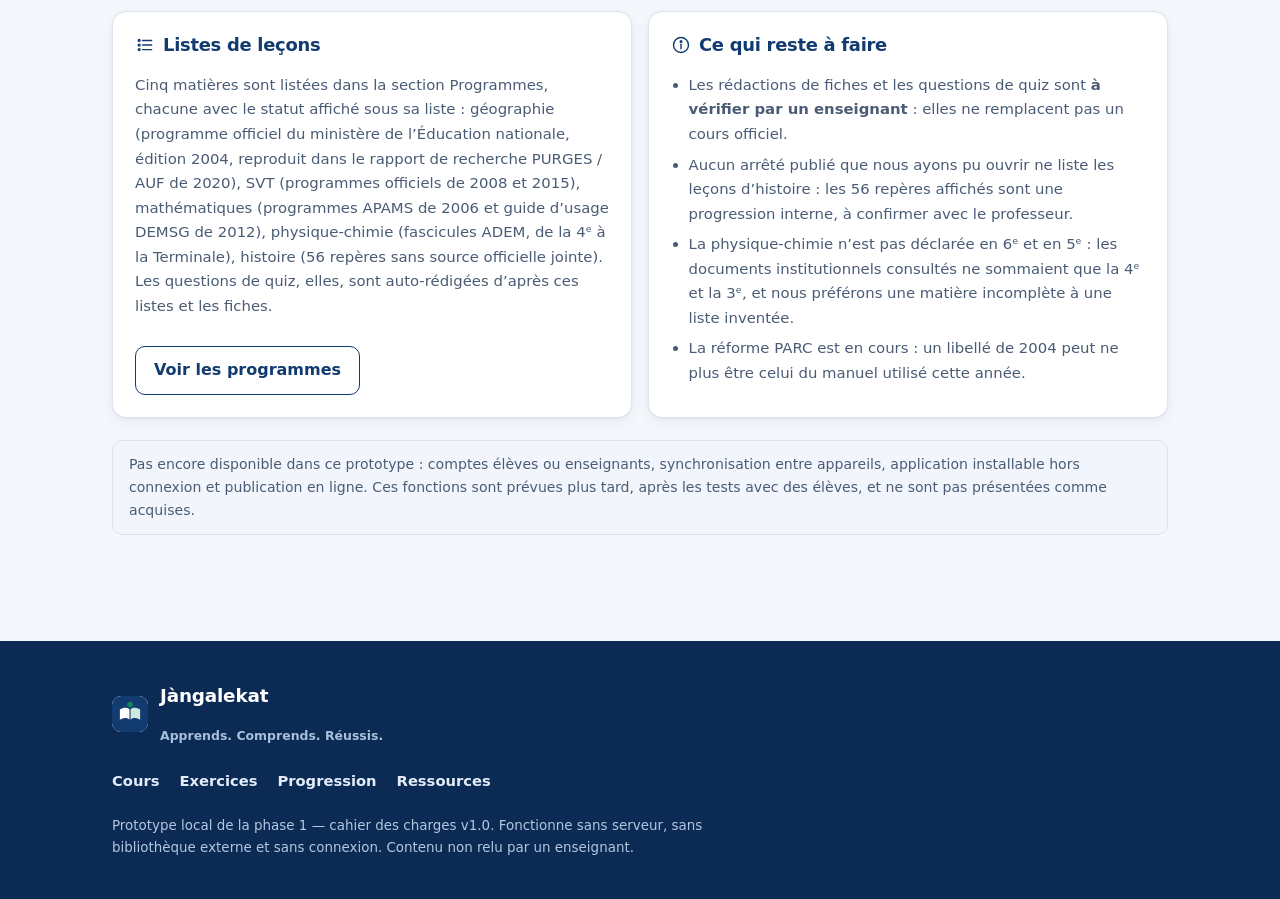
==== commit 08fec22a: "Ajouter des leçons complémentaires de physique-chimie Ajout du parcours PC sur sept niveaux et mise " ====
--- a/index.html
+++ b/index.html
@@ -272,6 +272,7 @@
 <script src="js/quiz/maths-terminale.js"></script>
 <script src="js/quiz/pc-3e.js"></script>
 <script src="js/quiz/pc-4e.js"></script>
+<script src="js/quiz/pc-complements.js"></script>
 <script src="js/quiz/pc-premiere-1.js"></script>
 <script src="js/quiz/pc-premiere-2.js"></script>
 <script src="js/quiz/pc-seconde-1.js"></script>
--- a/css/style.css
+++ b/css/style.css
@@ -0,0 +1,885 @@
+/* =====================================================================
+   Jàngalekat — feuille de style unique, sans framework ni police externe.
+   1. Jetons  2. Base  3. En-tête et navigation  4. Accueil
+   5. Cartes et composants applicatifs  6. Fiches  7. Quiz
+   8. Planificateur  9. Mémorisation  10. Programmes  11. Pied
+   12. Accessibilité  13. Points de rupture
+   ===================================================================== */
+
+/* 1. Jetons ----------------------------------------------------------- */
+
+:root {
+  --bleu: #123B70;
+  --bleu-nuit: #0c2b54;
+  --bleu-actif: #1d55a0;
+  --bleu-pale: #e8eef7;
+  --bleu-ciel: #f2f6fc;
+
+  --vert: #13845B;
+  --vert-action: #0e6a49;
+  --vert-pale: #e6f4ee;
+  --vert-bord: #b9dfcd;
+
+  --fond: #F4F7FB;
+  --blanc: #FFFFFF;
+
+  --texte: #172B4D;
+  /* Contrastes mesurés dans le navigateur (couleurs calculées, relevé du 20 octobre 2026) :
+     --gris sur fond de page 5,14:1 · sur carte blanche 5,53:1 · sur #eef2f8 des badges 4,92:1 ·
+     sur --bleu-ciel 5,10:1 (5,10:1 aussi sur --bleu-pale, le fond le plus bas rencontré).
+     Le seuil AA du texte courant est 4,5:1. */
+  --gris: #586A82;
+  /* --texte-doux : 6,35:1 sur le fond de page, 6,82:1 sur blanc. */
+  --texte-doux: #4a5c75;
+
+  --bord: #dbe3ee;
+  --bord-fort: #c2d0e4;
+
+  --alerte: #7a5000;
+  --alerte-fond: #fff6e0;
+  --alerte-bord: #e6ca8c;
+  --erreur: #9d1c1c;
+  --erreur-fond: #fdeeee;
+  --erreur-bord: #f0c2c2;
+
+  --ombre: 0 1px 2px rgba(23, 43, 77, .05), 0 4px 14px rgba(23, 43, 77, .06);
+  --ombre-haute: 0 10px 30px rgba(12, 43, 84, .16);
+  --rayon: 14px;
+  --rayon-s: 10px;
+  --rayon-l: 24px;
+
+  --largeur: 1120px;
+  --barre-h: 68px;
+  --onglets-h: 54px;
+  --rythme: 18px;
+}
+
+/* 2. Base ------------------------------------------------------------- */
+
+* { box-sizing: border-box; }
+
+html { -webkit-text-size-adjust: 100%; }
+
+body {
+  margin: 0;
+  background: var(--fond);
+  color: var(--texte);
+  font-family: "Segoe UI", system-ui, -apple-system, Roboto, "Helvetica Neue", Arial, sans-serif;
+  font-size: 1rem;
+  line-height: 1.65;
+}
+
+h1, h2, h3, h4 {
+  line-height: 1.2;
+  letter-spacing: -.015em;
+  color: var(--bleu);
+  margin: 0 0 .4em;
+}
+
+p { margin: 0 0 .8em; }
+p:last-child { margin-bottom: 0; }
+
+a { color: var(--bleu-actif); }
+
+ul, ol { margin: 0; padding-left: 1.25rem; }
+
+img, svg { max-width: 100%; }
+
+.sprite { position: absolute; width: 0; height: 0; overflow: hidden; }
+
+.ico {
+  width: 20px;
+  height: 20px;
+  flex: none;
+  fill: none;
+  stroke: currentColor;
+  stroke-width: 1.7;
+  stroke-linecap: round;
+  stroke-linejoin: round;
+}
+
+.lede { margin: 0; color: var(--texte-doux); max-width: 68ch; }
+
+.empty { color: var(--gris); font-style: italic; }
+
+.prose { max-width: 72ch; }
+
+/* 3. En-tête et navigation -------------------------------------------- */
+
+.barre {
+  position: sticky;
+  top: 0;
+  z-index: 30;
+  background: rgba(255, 255, 255, .95);
+  border-bottom: 1px solid var(--bord);
+}
+
+.barre-interieur {
+  max-width: var(--largeur);
+  margin: 0 auto;
+  padding: 10px clamp(16px, 4vw, 32px);
+  display: flex;
+  flex-wrap: wrap;
+  align-items: center;
+  gap: 14px 22px;
+  min-height: var(--barre-h);
+}
+
+.marque {
+  display: flex;
+  align-items: center;
+  gap: 10px;
+  text-decoration: none;
+  color: var(--bleu);
+  margin-right: auto;
+}
+
+.marque img { border-radius: 10px; }
+.marque-nom { font-size: 1.15rem; font-weight: 700; letter-spacing: -.01em; }
+.marque-slogan { font-size: .78rem; color: var(--gris); font-weight: 600; }
+
+.menu { display: flex; align-items: center; gap: 4px; }
+
+.lien {
+  display: inline-flex;
+  align-items: center;
+  min-height: 40px;
+  padding: 6px 12px;
+  border-radius: 999px;
+  color: var(--texte-doux);
+  font-size: .92rem;
+  font-weight: 600;
+  text-decoration: none;
+}
+
+.lien:hover { background: var(--bleu-pale); color: var(--bleu); }
+.lien.est-actif { background: var(--bleu); color: var(--blanc); }
+
+.barre-action { white-space: nowrap; }
+
+.onglets {
+  position: sticky;
+  top: var(--barre-h);
+  z-index: 20;
+  display: flex;
+  gap: 6px;
+  padding: 8px clamp(16px, 4vw, 32px);
+  background: var(--bleu-nuit);
+  overflow-x: auto;
+  scrollbar-width: thin;
+}
+
+.nav-btn {
+  display: inline-flex;
+  align-items: center;
+  gap: 8px;
+  min-height: 44px;
+  padding: 9px 18px;
+  border: 1px solid transparent;
+  border-radius: 999px;
+  background: transparent;
+  color: #cfe0f7;
+  font: inherit;
+  font-size: .93rem;
+  font-weight: 600;
+  cursor: pointer;
+  white-space: nowrap;
+}
+
+.nav-btn:hover { background: rgba(255, 255, 255, .14); color: var(--blanc); }
+.nav-btn.is-active { background: var(--blanc); color: var(--bleu); }
+
+.espace {
+  max-width: var(--largeur);
+  margin: 0 auto;
+  padding: clamp(16px, 3vw, 30px) clamp(16px, 4vw, 32px) clamp(28px, 4vw, 44px);
+  display: grid;
+  gap: var(--rythme);
+  align-content: start;
+}
+
+.view { display: grid; gap: var(--rythme); align-content: start; }
+/* Une classe qui impose display (grid, inline-flex…) écraserait l'attribut hidden : la règle est globale. */
+[hidden] { display: none !important; }
+.view > h1 { font-size: clamp(1.45rem, 3.2vw, 2rem); }
+
+/* Boutons ------------------------------------------------------------- */
+
+.btn {
+  display: inline-flex;
+  align-items: center;
+  justify-content: center;
+  gap: 8px;
+  min-height: 44px;
+  padding: 10px 18px;
+  border-radius: var(--rayon-s);
+  border: 1px solid transparent;
+  background: var(--bleu);
+  color: var(--blanc);
+  font: inherit;
+  font-weight: 600;
+  text-decoration: none;
+  cursor: pointer;
+  transition: background .12s ease, border-color .12s ease, color .12s ease;
+}
+
+.btn:hover { background: var(--bleu-nuit); }
+.btn:active { transform: translateY(1px); }
+
+.btn-cta { background: var(--vert-action); }
+.btn-cta:hover { background: #0a5539; }
+
+.btn-secondaire {
+  background: var(--blanc);
+  color: var(--bleu);
+  border-color: var(--bleu);
+}
+.btn-secondaire:hover { background: var(--bleu-pale); }
+
+.btn-ghost {
+  display: inline-flex;
+  align-items: center;
+  gap: 8px;
+  background: transparent;
+  color: var(--texte-doux);
+  border-color: var(--bord-fort);
+  font-weight: 500;
+  font-size: .85rem;
+}
+.btn-ghost:hover { background: var(--blanc); color: var(--erreur); border-color: var(--erreur-bord); }
+.btn-ghost .ico { width: 16px; height: 16px; }
+
+.btn-sm { min-height: 38px; padding: 7px 14px; font-size: .88rem; }
+.btn-lg { min-height: 52px; padding: 13px 26px; font-size: 1.02rem; border-radius: 12px; }
+.btn:disabled { opacity: .5; cursor: not-allowed; }
+
+/* Bandeaux ------------------------------------------------------------ */
+
+.alert {
+  margin: 0;
+  padding: 12px 16px;
+  border-radius: var(--rayon-s);
+  font-size: .92rem;
+  border: 1px solid var(--bord);
+}
+
+.alert-info { background: var(--bleu-pale); border-color: var(--bord-fort); color: var(--bleu-nuit); }
+.alert-warn { background: var(--alerte-fond); border-color: var(--alerte-bord); color: var(--alerte); }
+.alert-error { background: var(--erreur-fond); border-color: var(--erreur-bord); color: var(--erreur); }
+
+.note {
+  margin: 0;
+  padding: 12px 18px;
+  border: 1px solid var(--bord-fort);
+  border-left: 4px solid var(--bleu-actif);
+  border-radius: var(--rayon-s);
+  background: var(--blanc);
+  color: var(--texte-doux);
+  font-size: .92rem;
+}
+
+.note > summary { min-height: 28px; cursor: pointer; font-weight: 700; color: var(--bleu); }
+.note p { margin: 8px 0 2px; }
+.note-court { display: block; }
+
+/* 4. Accueil ---------------------------------------------------------- */
+
+.hero {
+  display: grid;
+  gap: clamp(24px, 4vw, 48px);
+  align-items: center;
+  grid-template-columns: minmax(0, 1.15fr) minmax(0, .85fr);
+  max-width: var(--largeur);
+  margin: 0 auto;
+  padding: clamp(28px, 5vw, 64px) clamp(16px, 4vw, 32px);
+}
+
+.hero-drapeau {
+  display: inline-block;
+  margin: 0 0 18px;
+  padding: 6px 14px;
+  border-radius: 999px;
+  background: var(--vert-pale);
+  border: 1px solid var(--vert-bord);
+  color: var(--vert-action);
+  font-size: .82rem;
+  font-weight: 700;
+}
+
+.hero h1 {
+  font-size: clamp(1.9rem, 4.6vw, 3.1rem);
+  max-width: 20ch;
+}
+
+.hero-description {
+  font-size: clamp(1.02rem, 1.6vw, 1.2rem);
+  color: var(--texte-doux);
+  max-width: 48ch;
+}
+
+.hero-actions {
+  display: grid;
+  grid-template-columns: repeat(auto-fit, minmax(180px, 1fr));
+  gap: 12px;
+  margin: 26px 0 0;
+}
+.hero-actions > * { width: 100%; }
+
+.hero-compteurs {
+  display: flex;
+  flex-wrap: wrap;
+  justify-content: space-between;
+  gap: 10px 30px;
+  margin: 30px 0 0;
+  padding: 24px 0 0;
+  list-style: none;
+  border-top: 1px solid var(--bord);
+}
+.hero-compteurs li { min-width: 120px; }
+
+.hero-compteurs li { display: grid; gap: 2px; }
+.hero-compteurs strong { font-size: 1.6rem; font-weight: 700; color: var(--bleu); line-height: 1.1; }
+.hero-compteurs span { font-size: .82rem; color: var(--gris); max-width: 16ch; }
+
+.hero-apercu { display: grid; gap: 16px; }
+
+.apercu-carte {
+  background: var(--blanc);
+  border: 1px solid var(--bord);
+  border-radius: var(--rayon);
+  box-shadow: var(--ombre-haute);
+  padding: 20px;
+  display: grid;
+  gap: 10px;
+}
+
+.apercu-quiz { background: var(--bleu); border-color: var(--bleu); color: var(--blanc); }
+.apercu-quiz .apercu-etiquette { color: #b9d0f0; }
+.apercu-quiz .apercu-note { color: #dbe8fa; }
+
+.apercu-etiquette {
+  margin: 0;
+  font-size: .74rem;
+  font-weight: 700;
+  letter-spacing: .08em;
+  text-transform: uppercase;
+  color: var(--gris);
+}
+
+.apercu-titre { margin: 0; font-size: 1.02rem; font-weight: 700; color: var(--bleu); }
+.apercu-valeur { margin: 0; font-size: 2.4rem; font-weight: 700; line-height: 1; }
+.apercu-valeur span { font-size: 1.1rem; font-weight: 600; opacity: .8; }
+.apercu-note { margin: 0; font-size: .84rem; color: var(--texte-doux); }
+.apercu-legende { margin: 0; font-size: .78rem; color: var(--gris); text-align: right; }
+
+.section {
+  max-width: var(--largeur);
+  margin: 0 auto;
+  padding: clamp(26px, 4vw, 46px) clamp(16px, 4vw, 32px);
+}
+
+.section-claire { background: var(--blanc); max-width: none; border-block: 1px solid var(--bord); }
+.section-claire > * { max-width: var(--largeur); margin-inline: auto; }
+
+.section-tete { max-width: 62ch; margin-bottom: 26px; }
+.section-tete h2 { font-size: clamp(1.4rem, 2.6vw, 2rem); }
+.section-tete p { margin: 0; color: var(--texte-doux); }
+
+.section-note {
+  margin: 22px 0 0;
+  padding: 12px 16px;
+  border-radius: var(--rayon-s);
+  background: var(--bleu-ciel);
+  border: 1px solid var(--bord);
+  font-size: .88rem;
+  color: var(--texte-doux);
+}
+
+.grille { display: grid; gap: 16px; }
+.grille-2 { grid-template-columns: repeat(auto-fit, minmax(min(100%, 320px), 1fr)); }
+.grille-4 { grid-template-columns: repeat(auto-fit, minmax(min(100%, 240px), 1fr)); }
+.grille-avantages { grid-template-columns: repeat(auto-fit, minmax(min(100%, 215px), 1fr)); }
+
+.carte {
+  background: var(--blanc);
+  border: 1px solid var(--bord);
+  border-radius: var(--rayon);
+  box-shadow: var(--ombre);
+  padding: 22px;
+}
+
+.picto {
+  display: grid;
+  place-items: center;
+  width: 46px;
+  height: 46px;
+  margin-bottom: 14px;
+  border-radius: 13px;
+  background: var(--bleu-pale);
+  color: var(--bleu);
+}
+
+.picto .ico { width: 24px; height: 24px; }
+
+.carte h3 { font-size: 1.12rem; }
+.carte p { font-size: .93rem; color: var(--texte-doux); }
+
+/* Une .carte qui est un bouton (sélecteur de classe du quiz) : même rendu, plus les états d'interaction. */
+.carte-btn { text-align: left; font: inherit; color: inherit; cursor: pointer; transition: transform .15s ease, box-shadow .15s ease, border-color .15s ease; }
+.carte-btn:hover { transform: translateY(-2px); box-shadow: var(--ombre-haute); border-color: var(--bleu); }
+.carte-btn h3 { color: var(--bleu); }
+
+.carte-niveau, .carte-matiere, .ressource { display: grid; gap: 10px; align-content: start; }
+.carte-niveau .btn, .ressource .btn { justify-self: start; margin-top: 6px; }
+.carte .carte-sous-titre { font-weight: 700; color: var(--vert-action); font-size: .9rem; }
+.carte .carte-chiffre { font-size: .86rem; color: var(--gris); }
+.carte .carte-chiffre strong { font-size: 1.25rem; color: var(--bleu); }
+
+.lien-fiche {
+  display: inline-flex;
+  align-items: center;
+  gap: 6px;
+  min-height: 40px;
+  font-weight: 700;
+  font-size: .9rem;
+  color: var(--bleu-actif);
+  text-decoration: none;
+}
+.lien-fiche:hover { text-decoration: underline; }
+
+.avantage { display: grid; gap: 8px; align-content: start; }
+.avantage h3 { font-size: 1.02rem; }
+
+.ressource h3 { display: flex; align-items: center; gap: 8px; }
+.ressource ul { padding-left: 1.1rem; font-size: .93rem; color: var(--texte-doux); }
+.ressource li { margin-bottom: 6px; }
+
+/* 5. Cartes applicatives ---------------------------------------------- */
+
+.card {
+  background: var(--blanc);
+  border: 1px solid var(--bord);
+  border-radius: var(--rayon);
+  box-shadow: var(--ombre);
+  padding: 20px;
+}
+
+.card > h2 { font-size: 1.12rem; margin-bottom: 2px; }
+
+.grid { display: grid; gap: 14px; }
+.grid-stats { grid-template-columns: repeat(auto-fit, minmax(min(100%, 175px), 1fr)); }
+.grid-cards { grid-template-columns: repeat(auto-fill, minmax(min(100%, 300px), 1fr)); }
+
+.stat { display: grid; gap: 4px; align-content: start; }
+.stat-label {
+  font-size: .76rem;
+  font-weight: 700;
+  letter-spacing: .06em;
+  text-transform: uppercase;
+  color: var(--gris);
+}
+.stat-value { font-size: 1.85rem; font-weight: 700; color: var(--bleu); line-height: 1.15; }
+.stat-note { font-size: .84rem; color: var(--texte-doux); }
+
+.stat-link {
+  width: 100%;
+  text-align: left;
+  font: inherit;
+  color: inherit;
+  cursor: pointer;
+  transition: border-color .12s ease, box-shadow .12s ease;
+}
+.stat-link:hover { border-color: var(--bleu-actif); box-shadow: var(--ombre-haute); }
+
+.progress {
+  height: 12px;
+  border-radius: 999px;
+  background: var(--bleu-pale);
+  overflow: hidden;
+}
+.progress > span {
+  display: block;
+  height: 100%;
+  width: 0;
+  border-radius: 999px;
+  background: linear-gradient(90deg, var(--vert), var(--vert-action));
+}
+/* Ces classes remplacent les attributs style="…" : la CSP des pages déclare
+   style-src 'self' sans 'unsafe-inline'. Les largeurs variables se règlent en JS. */
+.progress-apercu > span { width: 62%; }
+.col-souple { flex: 1 1 240px; }
+.col-souple-etroite { flex: 1 1 220px; }
+.col-pleine { flex: 1 1 100%; }
+.sans-marge { margin: 0; }
+.marge-haute { margin: 10px 0 0; }
+
+.shortcuts { display: flex; flex-wrap: wrap; gap: 10px; }
+.bilan { display: flex; flex-wrap: wrap; gap: 10px; align-items: center; }
+.back-row { display: flex; gap: 10px; flex-wrap: wrap; align-items: center; }
+
+/* Badges -------------------------------------------------------------- */
+
+.badges { display: flex; flex-wrap: wrap; gap: 6px; }
+
+.badge {
+  font-size: .75rem;
+  font-weight: 700;
+  padding: 3px 11px;
+  border-radius: 999px;
+  background: var(--bleu-pale);
+  color: var(--bleu-nuit);
+}
+.badge-out { background: #eef2f8; color: var(--gris); }
+.badge-done { background: var(--vert-pale); color: var(--vert-action); border: 1px solid var(--vert-bord); }
+.badge-warn { background: var(--alerte-fond); color: var(--alerte); }
+
+/* 6. Fiches ----------------------------------------------------------- */
+
+.filters { display: flex; flex-wrap: wrap; gap: 14px; align-items: end; }
+
+.field { display: grid; gap: 5px; }
+.field > label { font-size: .82rem; font-weight: 700; color: var(--texte-doux); }
+
+input, select, textarea {
+  font: inherit;
+  color: inherit;
+  padding: 10px 12px;
+  min-height: 44px;
+  border: 1px solid var(--bord-fort);
+  border-radius: var(--rayon-s);
+  background: var(--blanc);
+  max-width: 100%;
+}
+input::placeholder { color: #8493a8; }
+
+.search-row { display: flex; gap: 8px; align-items: center; }
+.search-row input { flex: 1 1 220px; }
+
+.chips { display: flex; flex-wrap: wrap; gap: 8px; }
+
+.chip {
+  min-height: 40px;
+  padding: 8px 16px;
+  border: 1px solid var(--bord-fort);
+  border-radius: 999px;
+  background: var(--blanc);
+  color: var(--texte-doux);
+  font: inherit;
+  font-size: .9rem;
+  font-weight: 600;
+  cursor: pointer;
+}
+.chip:hover { border-color: var(--bleu-actif); color: var(--bleu); }
+.chip[aria-pressed="true"] { background: var(--bleu); border-color: var(--bleu); color: var(--blanc); }
+
+.fiche-card {
+  position: relative;
+  display: grid;
+  gap: 9px;
+  align-content: start;
+  transition: border-color .12s ease, box-shadow .12s ease;
+}
+.fiche-card:hover { border-color: var(--bleu-actif); box-shadow: var(--ombre-haute); }
+.fiche-card h3 { margin: 0; font-size: 1.04rem; }
+.fiche-card p { margin: 0; font-size: .9rem; color: var(--texte-doux); }
+.fiche-card .open {
+  font: inherit;
+  color: inherit;
+  background: none;
+  border: 0;
+  padding: 0;
+  text-align: left;
+  cursor: pointer;
+}
+.fiche-card .open::after { content: ""; position: absolute; inset: 0; border-radius: var(--rayon); }
+.fiche-card .open:focus-visible::after { outline: 3px solid var(--bleu-actif); outline-offset: 2px; }
+.fiche-card .toggle { position: relative; z-index: 1; }
+
+.actionbar {
+  position: sticky;
+  top: calc(var(--barre-h) + var(--onglets-h) - 12px);
+  z-index: 10;
+  display: flex;
+  flex-wrap: wrap;
+  gap: 8px;
+  align-items: center;
+  padding: 10px 0;
+  background: rgba(244, 247, 251, .96);
+  border-bottom: 1px solid var(--bord);
+}
+
+.sommaire { display: flex; flex-wrap: wrap; gap: 8px; }
+.sommaire a {
+  min-height: 38px;
+  display: inline-flex;
+  align-items: center;
+  padding: 6px 14px;
+  border: 1px solid var(--bord-fort);
+  border-radius: 999px;
+  background: var(--blanc);
+  color: var(--bleu);
+  font-size: .85rem;
+  font-weight: 600;
+  text-decoration: none;
+}
+.sommaire a:hover { border-color: var(--bleu-actif); background: var(--bleu-pale); }
+
+.fiche-block { display: grid; gap: 8px; padding: 18px 0; border-top: 1px solid var(--bord); }
+.fiche-block:first-of-type { border-top: 0; padding-top: 4px; }
+.fiche-block h4 { margin: 0; font-size: 1rem; }
+.fiche-block ul, .fiche-block ol { margin: 0; padding-left: 1.3rem; }
+.fiche-block li { margin-bottom: 5px; }
+.fiche-block p { margin: 0; }
+
+.formula {
+  font-family: "Cambria Math", Cambria, Georgia, serif;
+  background: var(--bleu-ciel);
+  border-left: 4px solid var(--bleu-actif);
+  padding: 9px 13px;
+  border-radius: 8px;
+  overflow-x: auto;
+}
+
+.exercice { background: var(--bleu-ciel); border: 1px solid var(--bord); border-radius: var(--rayon-s); padding: 13px 15px; }
+.exercice > p { margin: 0 0 6px; }
+.exercice .corrige { font-size: .92rem; color: var(--texte-doux); margin: 0; }
+
+details.corrige { margin-top: 6px; }
+details.corrige > summary { min-height: 32px; cursor: pointer; color: var(--bleu); font-weight: 600; font-size: .9rem; }
+details.corrige[open] > summary { margin-bottom: 6px; }
+
+/* 7. Quiz ------------------------------------------------------------- */
+
+.question { display: grid; gap: 12px; }
+.question > h3 { margin: 0; font-size: 1rem; }
+.question legend { padding: 0; font-size: 1rem; font-weight: 600; color: var(--bleu); }
+.question.is-missing { border-color: var(--erreur-bord); box-shadow: 0 0 0 3px rgba(157, 28, 28, .14); }
+
+.options { display: grid; gap: 8px; }
+
+.option {
+  display: flex;
+  gap: 10px;
+  align-items: flex-start;
+  padding: 12px 14px;
+  min-height: 44px;
+  border: 1px solid var(--bord-fort);
+  border-radius: var(--rayon-s);
+  background: var(--blanc);
+  cursor: pointer;
+}
+.option:hover { border-color: var(--bleu-actif); background: var(--bleu-ciel); }
+.option input { margin-top: 4px; min-height: 0; accent-color: var(--bleu); }
+.option.is-correct { border-color: var(--vert-bord); background: var(--vert-pale); }
+.option.is-wrong { border-color: var(--erreur-bord); background: var(--erreur-fond); }
+
+.explication { font-size: .89rem; color: var(--texte-doux); margin: 0; padding-left: 2px; }
+
+.score-hero { display: flex; flex-wrap: wrap; align-items: center; gap: 18px; }
+.score-hero .stat-value { font-size: 2.7rem; }
+
+.quiz-progress { display: grid; gap: 6px; }
+.quiz-progress .stat-note { font-size: .9rem; }
+
+/* 8. Planificateur ---------------------------------------------------- */
+
+.task-form { display: flex; flex-wrap: wrap; gap: 12px; align-items: end; }
+
+.task-list { list-style: none; margin: 0; padding: 0; display: grid; gap: 10px; }
+
+.task {
+  display: flex;
+  flex-wrap: wrap;
+  gap: 12px;
+  align-items: center;
+  padding: 13px 15px;
+  background: var(--blanc);
+  border: 1px solid var(--bord);
+  border-radius: var(--rayon-s);
+  box-shadow: var(--ombre);
+}
+.task > input[type="checkbox"] { width: 22px; height: 22px; min-height: 0; accent-color: var(--vert-action); }
+.task-label { flex: 1 1 200px; }
+.task-label small { display: block; color: var(--gris); font-size: .8rem; }
+.task.is-done { background: var(--bleu-ciel); }
+.task.is-done .task-label > span { text-decoration: line-through; color: var(--gris); }
+.task.is-late { border-color: var(--erreur-bord); background: #fffaf9; }
+.task.is-late small { color: var(--erreur); font-weight: 600; }
+
+.task-del {
+  background: transparent;
+  border: 0;
+  color: var(--gris);
+  font: inherit;
+  font-size: 1.3rem;
+  line-height: 1;
+  cursor: pointer;
+  min-height: 40px;
+  padding: 0 12px;
+  border-radius: 8px;
+}
+.task-del:hover { color: var(--erreur); background: var(--erreur-fond); }
+
+/* 9. Mémorisation ----------------------------------------------------- */
+
+.memo-liste { list-style: none; margin: 12px 0 0; padding: 0; display: grid; gap: 10px; }
+
+.memo-item {
+  border: 1px solid var(--bord);
+  border-radius: var(--rayon-s);
+  padding: 12px 14px;
+  background: var(--bleu-ciel);
+}
+.memo-item .stat-label { margin: 0 0 4px; }
+.memo-texte { margin: 0; }
+.memo-cache {
+  margin: 0;
+  font-style: italic;
+  color: var(--gris);
+  background: var(--blanc);
+  border: 1px dashed var(--bord-fort);
+  border-radius: 8px;
+  padding: 10px 12px;
+}
+.memo-actions { display: flex; flex-wrap: wrap; gap: 8px; margin-top: 10px; }
+.memo-actions .btn { min-height: 40px; }
+.memo-actions .is-on { background: var(--vert-action); color: var(--blanc); border-color: var(--vert-action); }
+.memo-actions .is-danger { background: var(--alerte-fond); color: var(--alerte); border-color: var(--alerte-bord); }
+
+/* 10. Programmes ------------------------------------------------------ */
+
+.programme-liste { display: grid; gap: 14px; }
+.programme-liste h3 { margin: 0 0 4px; font-size: .98rem; }
+.programme-lecon { display: flex; flex-wrap: wrap; gap: 8px; align-items: center; margin-bottom: 6px; }
+.programme-lecon > span:first-child { flex: 1 1 320px; }
+
+/* 11. Pied ------------------------------------------------------------ */
+
+.pied {
+  margin-top: clamp(28px, 5vw, 60px);
+  background: var(--bleu-nuit);
+  color: #cddcf1;
+}
+
+.pied-interieur {
+  max-width: var(--largeur);
+  margin: 0 auto;
+  padding: clamp(24px, 4vw, 40px) clamp(16px, 4vw, 32px);
+  display: grid;
+  gap: 18px;
+}
+
+.pied-marque { display: flex; align-items: center; gap: 12px; }
+.pied-marque .marque-nom { color: var(--blanc); }
+.pied-marque .marque-slogan { color: #a9c0dd; }
+.pied-marque img { border-radius: 9px; background: var(--blanc); }
+
+.pied-liens { display: flex; flex-wrap: wrap; gap: 6px 20px; }
+.pied-liens a { color: #e3ecf8; font-size: .92rem; font-weight: 600; text-decoration: none; min-height: 32px; display: inline-flex; align-items: center; }
+.pied-liens a:hover { text-decoration: underline; }
+
+.pied-mention { margin: 0; font-size: .84rem; color: #b3c6e0; max-width: 70ch; }
+
+.pied .btn-ghost { color: #dbe6f5; border-color: rgba(255, 255, 255, .35); }
+.pied .btn-ghost:hover { background: rgba(255, 255, 255, .12); color: var(--blanc); border-color: var(--blanc); }
+
+/* 12. Accessibilité --------------------------------------------------- */
+
+.sr-only {
+  position: absolute;
+  width: 1px;
+  height: 1px;
+  margin: -1px;
+  padding: 0;
+  overflow: hidden;
+  clip-path: inset(50%);
+  white-space: nowrap;
+  border: 0;
+}
+
+.skip-link {
+  position: absolute;
+  left: 8px;
+  top: -80px;
+  z-index: 60;
+  padding: 12px 18px;
+  border-radius: 0 0 10px 10px;
+  background: var(--blanc);
+  color: var(--bleu);
+  font-weight: 700;
+  box-shadow: var(--ombre-haute);
+  transition: top .15s ease-in;
+}
+.skip-link:focus { top: 0; }
+
+.nav-btn:focus-visible, .btn:focus-visible, .lien:focus-visible, .chip:focus-visible,
+.input:focus-visible, input:focus-visible, select:focus-visible, textarea:focus-visible,
+.option:focus-within, .lien-fiche:focus-visible, .task-del:focus-visible, summary:focus-visible {
+  outline: 3px solid var(--bleu-actif);
+  outline-offset: 2px;
+}
+.pied .btn-ghost:focus-visible, .pied-liens a:focus-visible { outline-color: #9dc0f0; }
+
+/* Une section reçoit le focus pour les lecteurs d'écran ; le changement est déjà
+   annoncé par la région aria-live, un anneau sur un conteneur non interactif serait du bruit. */
+.view:focus-visible { outline: none; }
+
+@media (prefers-reduced-motion: reduce) {
+  * { transition: none !important; scroll-behavior: auto !important; }
+  .btn:active { transform: none; }
+}
+
+/* 13. Points de rupture : 360, 768 et 1440 px sont les trois gabarits testés. */
+
+@media (max-width: 900px) {
+  .hero { grid-template-columns: minmax(0, 1fr); padding-top: 30px; }
+  .hero h1 { max-width: none; }
+  .barre-interieur { gap: 10px 16px; }
+  .hero-compteurs { justify-content: flex-start; }
+}
+
+@media (max-width: 860px) {
+  :root { --barre-h: 116px; --onglets-h: 52px; }
+  .barre-interieur { flex-wrap: wrap; }
+  .barre-interieur > * { max-width: 100%; }
+  .marque { margin-right: 0; }
+  .marque-slogan { display: none; }
+  .menu { order: 3; flex: 1 1 100%; overflow-x: auto; padding-bottom: 2px; scrollbar-width: none; }
+  .barre-action { margin-left: auto; }
+}
+
+@media (max-width: 640px) {
+  .barre-interieur {
+    padding-top: 8px;
+    padding-bottom: 8px;
+  }
+  .menu {
+    display: grid;
+    grid-auto-flow: column;
+    grid-auto-columns: max-content;
+    gap: 8px;
+    overflow-x: auto;
+    padding-bottom: 2px;
+  }
+  .hero-actions {
+    grid-template-columns: 1fr;
+  }
+  .btn-lg { width: 100%; }
+}
+
+@media (max-width: 560px) {
+  .hero-compteurs { gap: 14px 22px; }
+  .card, .apercu-carte { padding: 16px; }
+  .stat-value { font-size: 1.6rem; }
+  .btn { padding: 10px 14px; }
+  .hero-actions { gap: 10px; }
+  .filters, .task-form { gap: 10px; }
+  .field { flex: 1 1 100%; }
+  .field input, .field select { width: 100%; }
+  .actionbar { top: var(--barre-h); }
+  .actionbar .btn { flex: 1 1 auto; }
+  .chip { flex: 1 1 auto; text-align: center; }
+  .lien { padding: 6px 10px; font-size: .88rem; }
+  .pied-interieur { gap: 12px; }
+  .pied-liens { gap: 8px 14px; }
+}
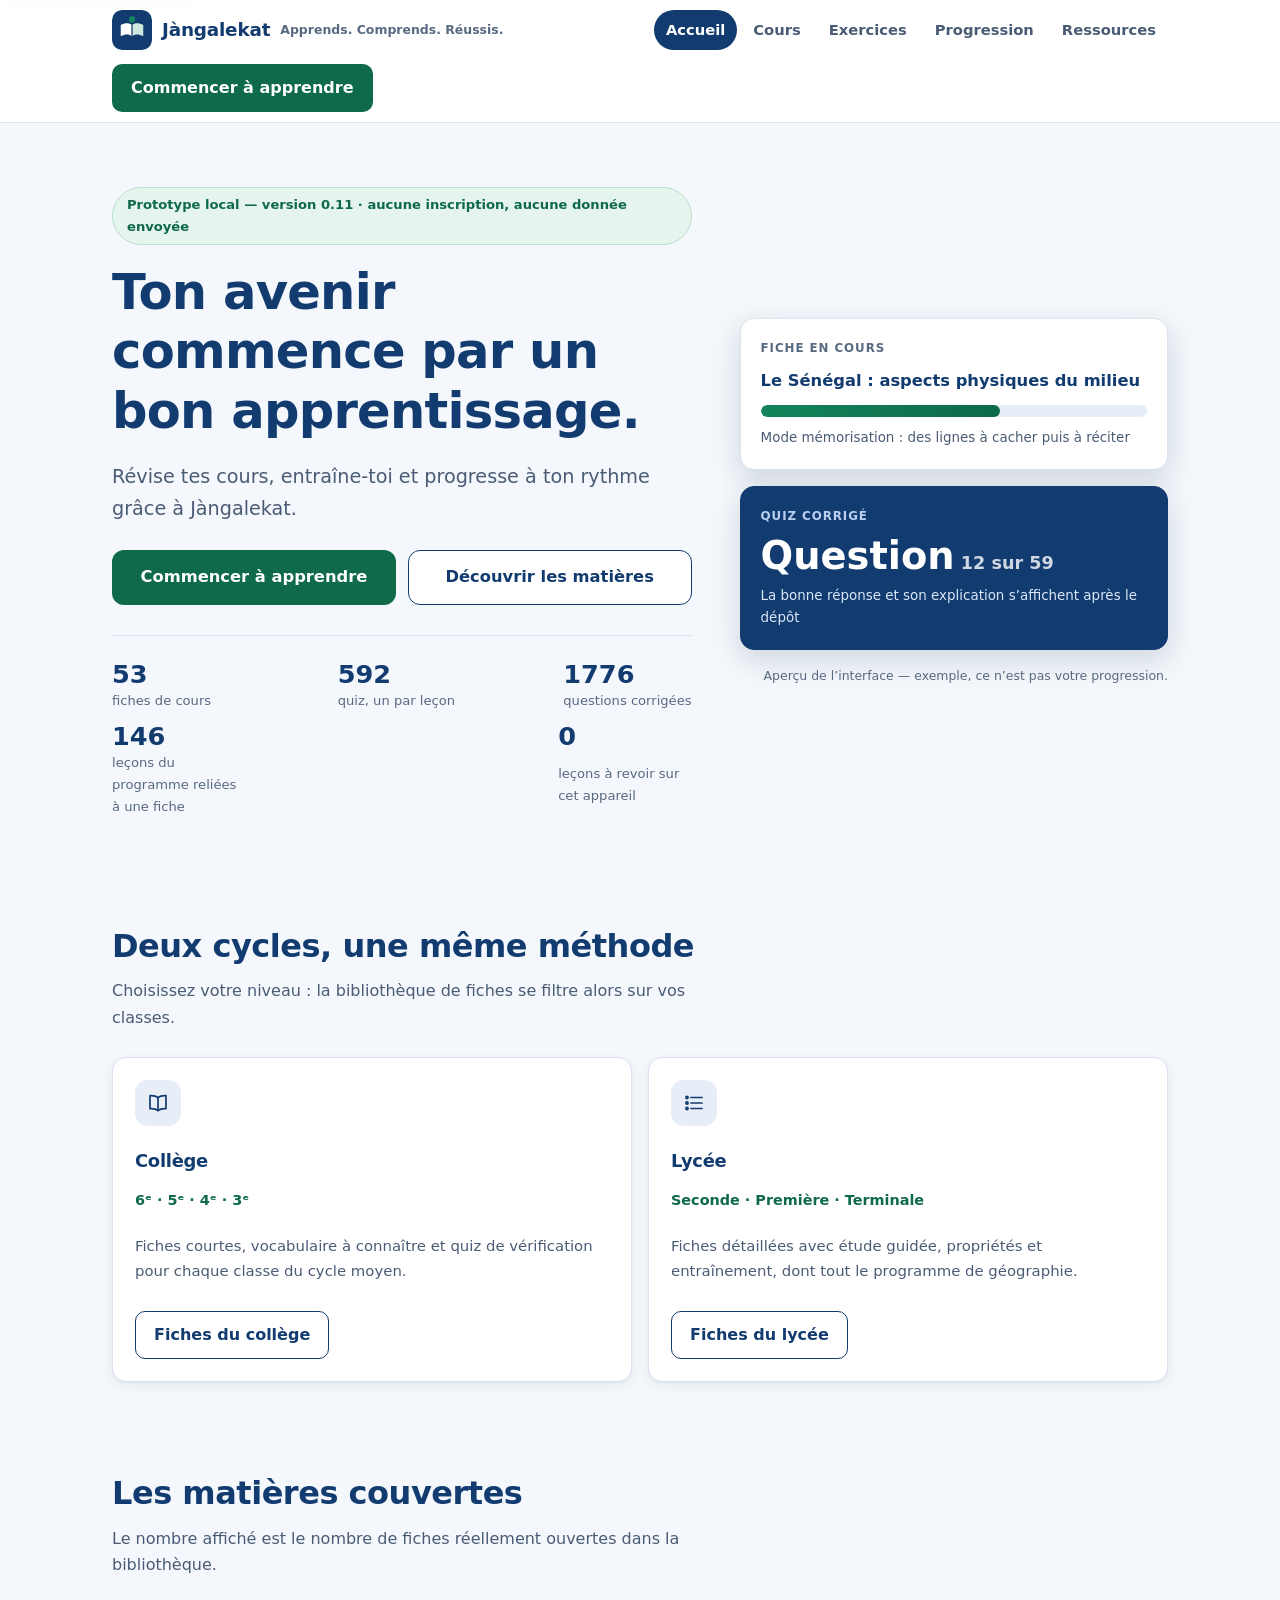
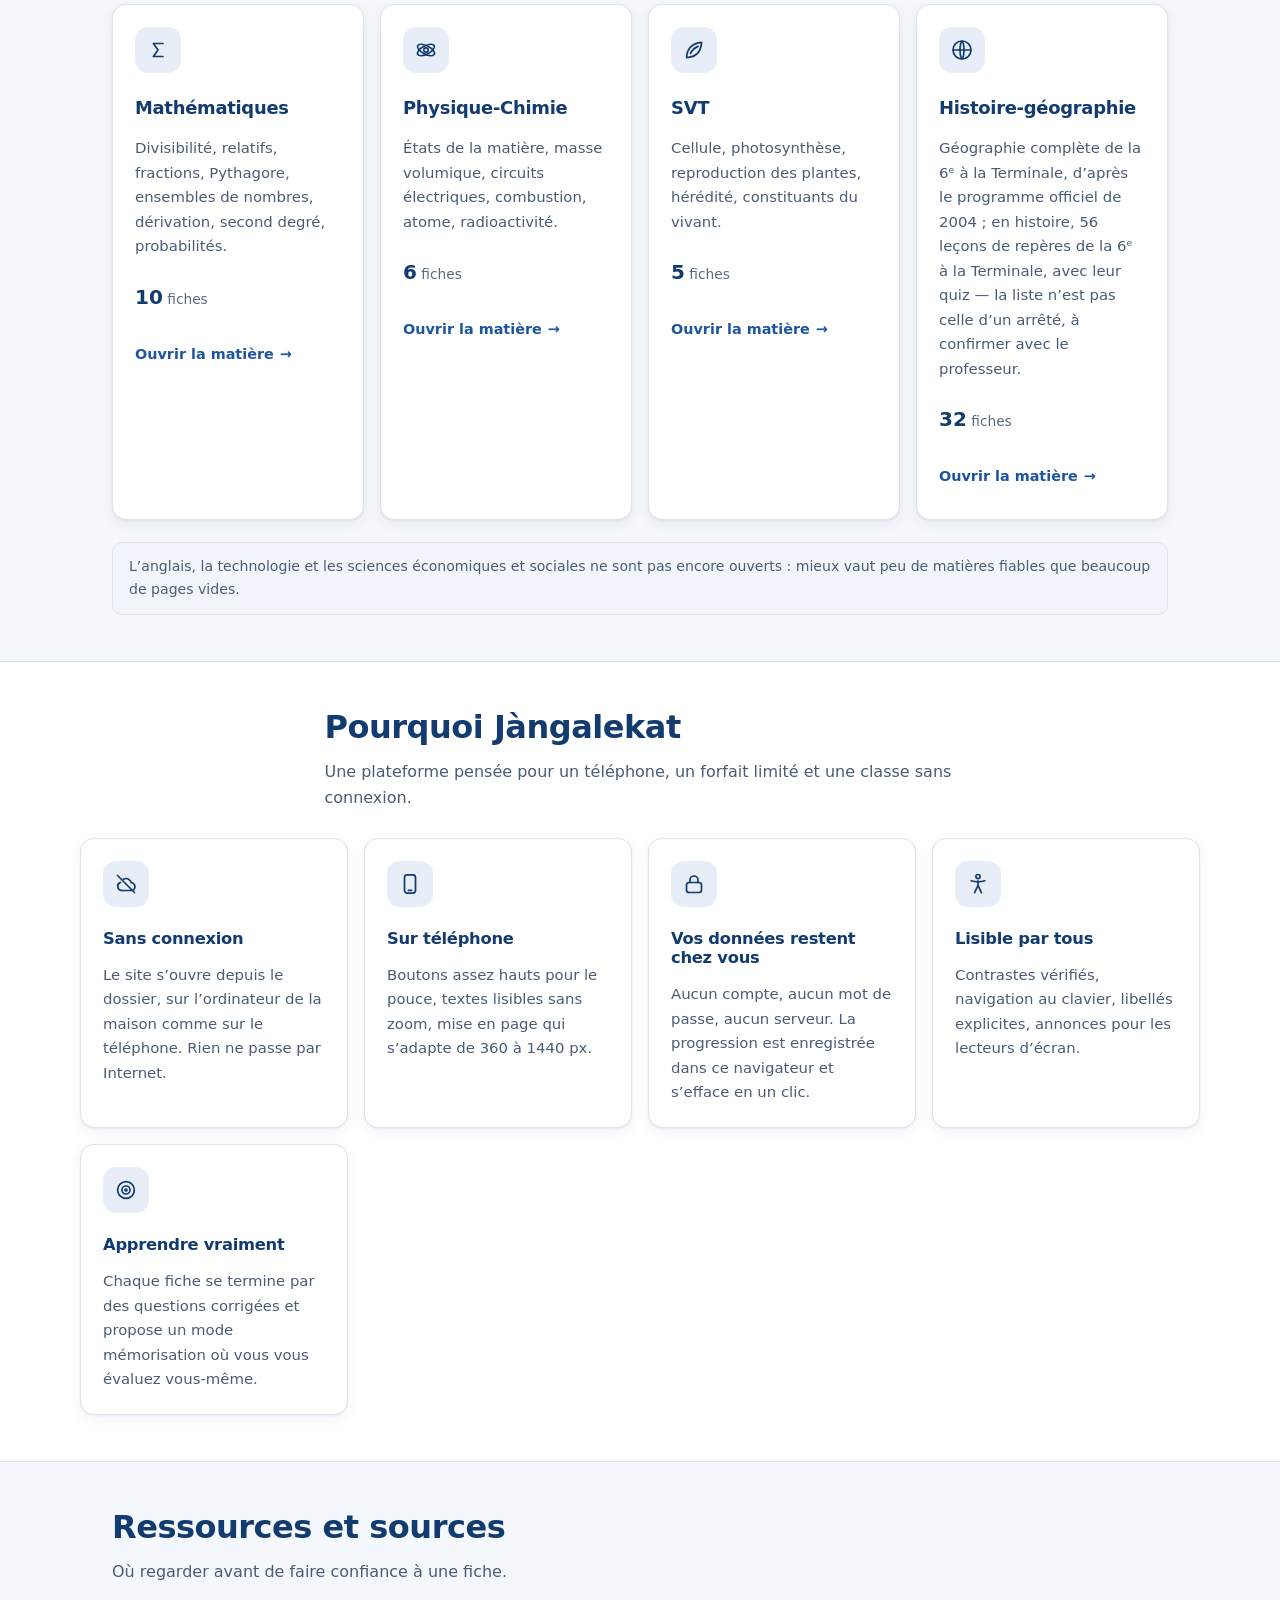
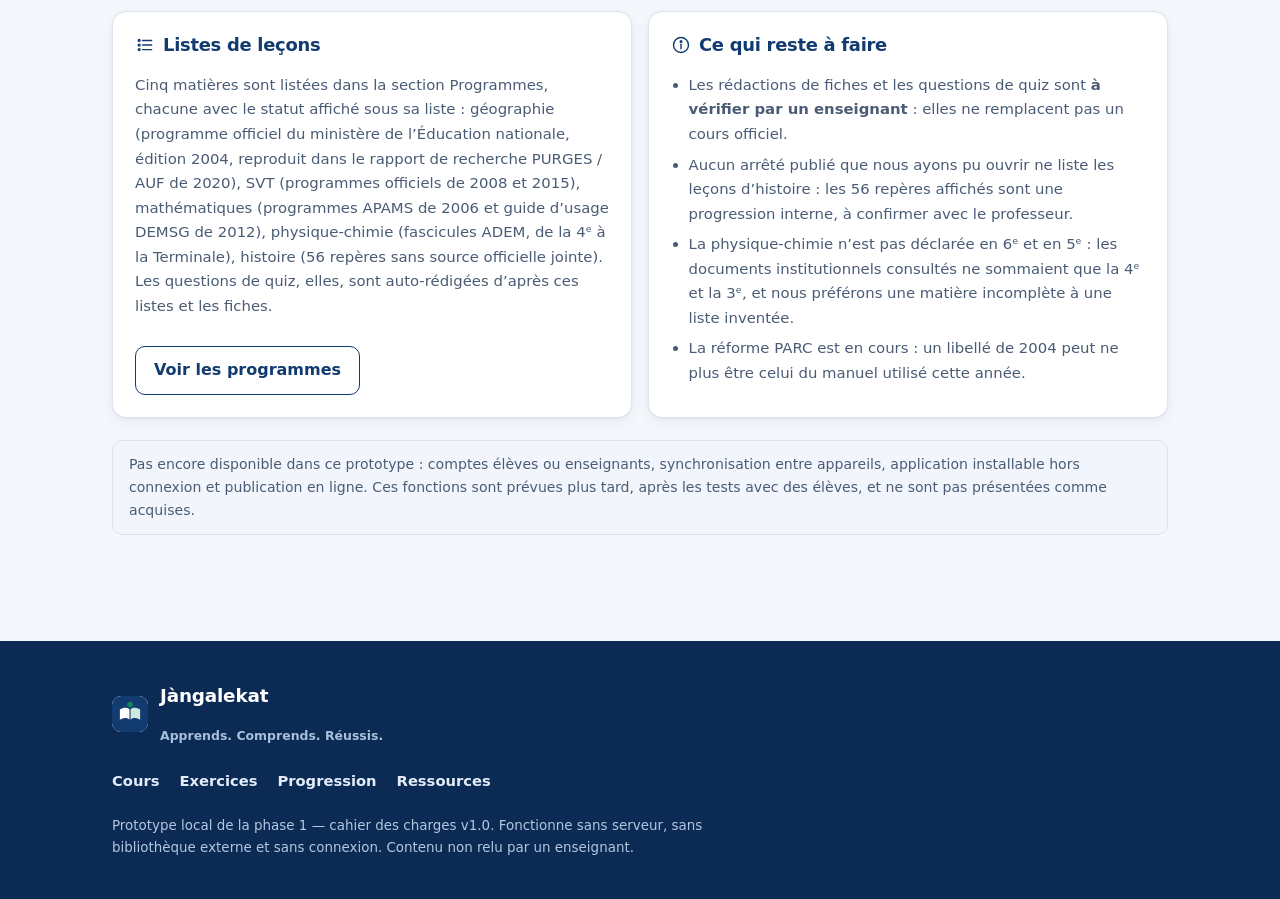
==== commit 4d551863: "Actualiser les pages et les tests des leçons PC Étiqueter les supports comme leçons ou fiches et inv" ====
--- a/index.html
+++ b/index.html
@@ -234,7 +234,7 @@
 <script src="js/programmes/geo.js"></script>
 <script src="js/programmes/histoire.js"></script>
 <script src="js/programmes/maths.js"></script>
-<script src="js/programmes/pc.js"></script>
+<script src="js/programmes/pc.js?v=0.12"></script>
 <script src="js/programmes/svt.js"></script>
 <script src="js/programmes.js"></script>
 <script src="js/quiz/geo-3e.js"></script>
